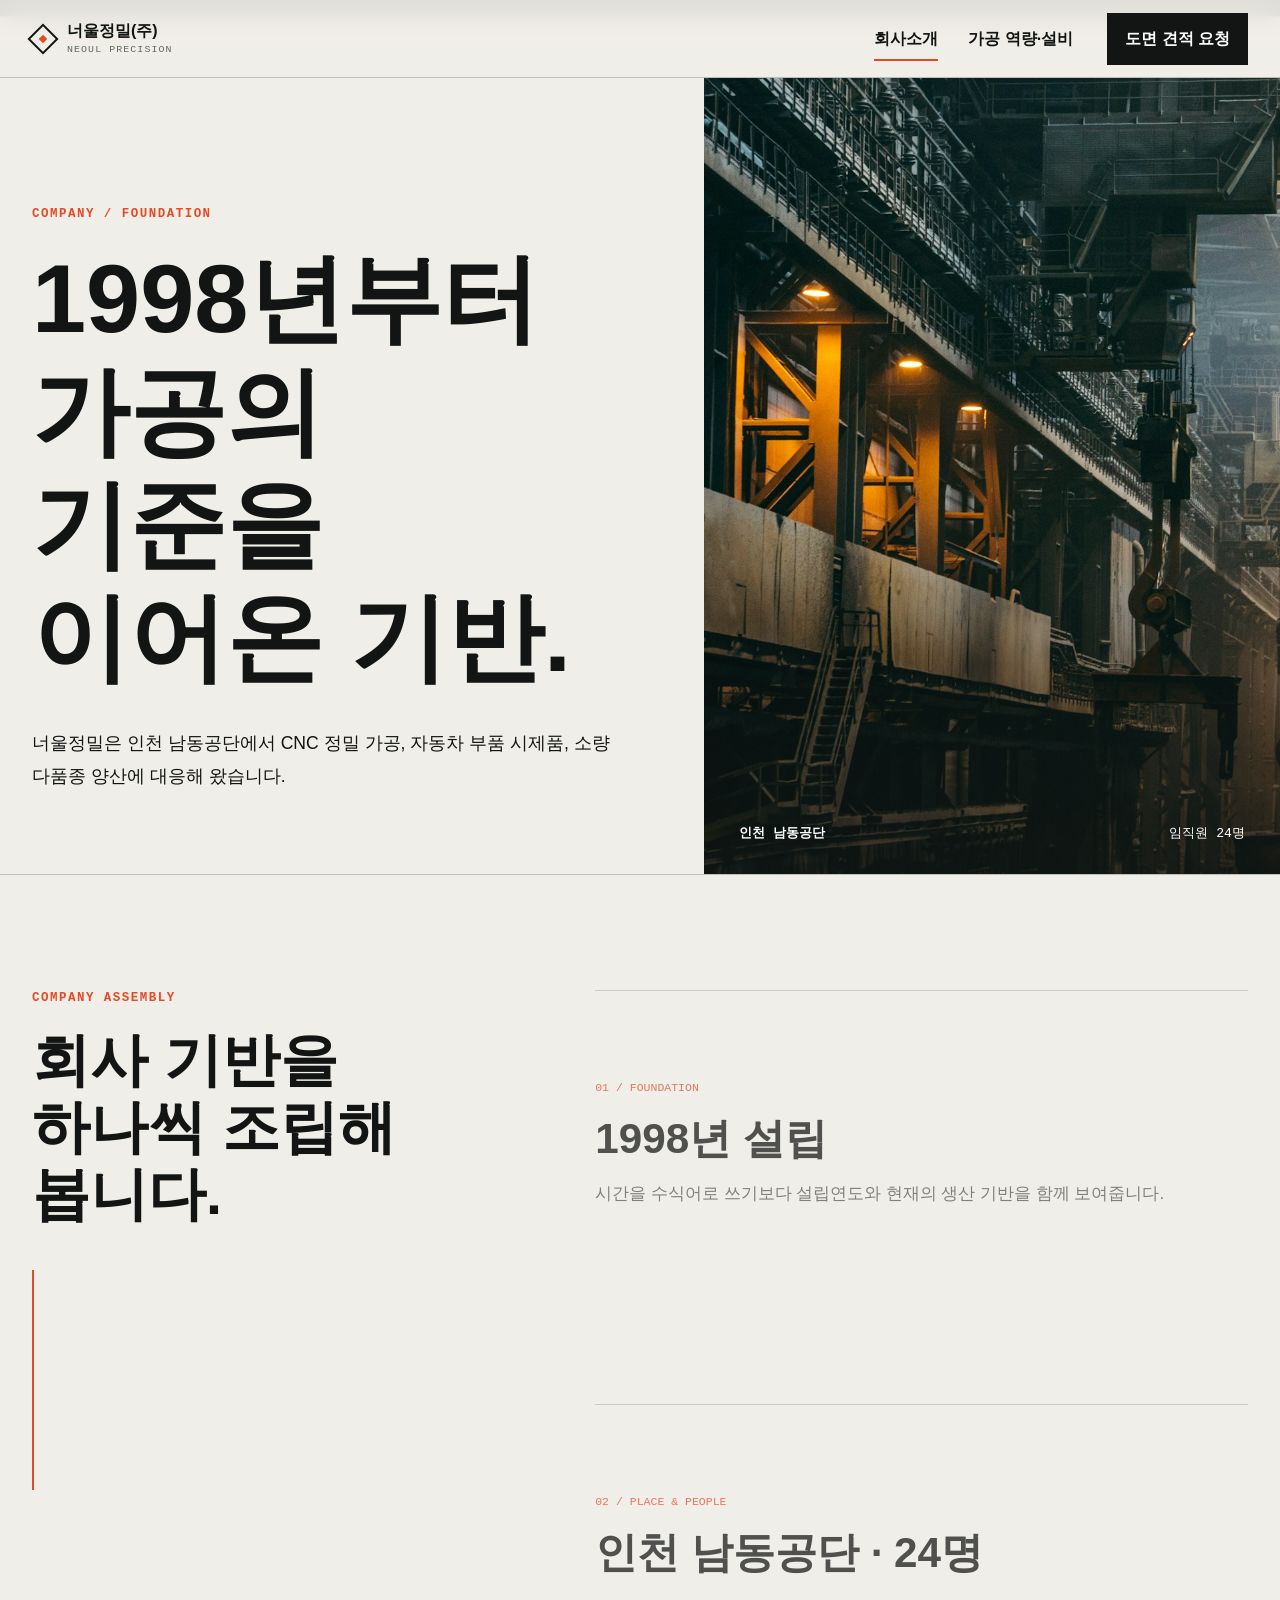
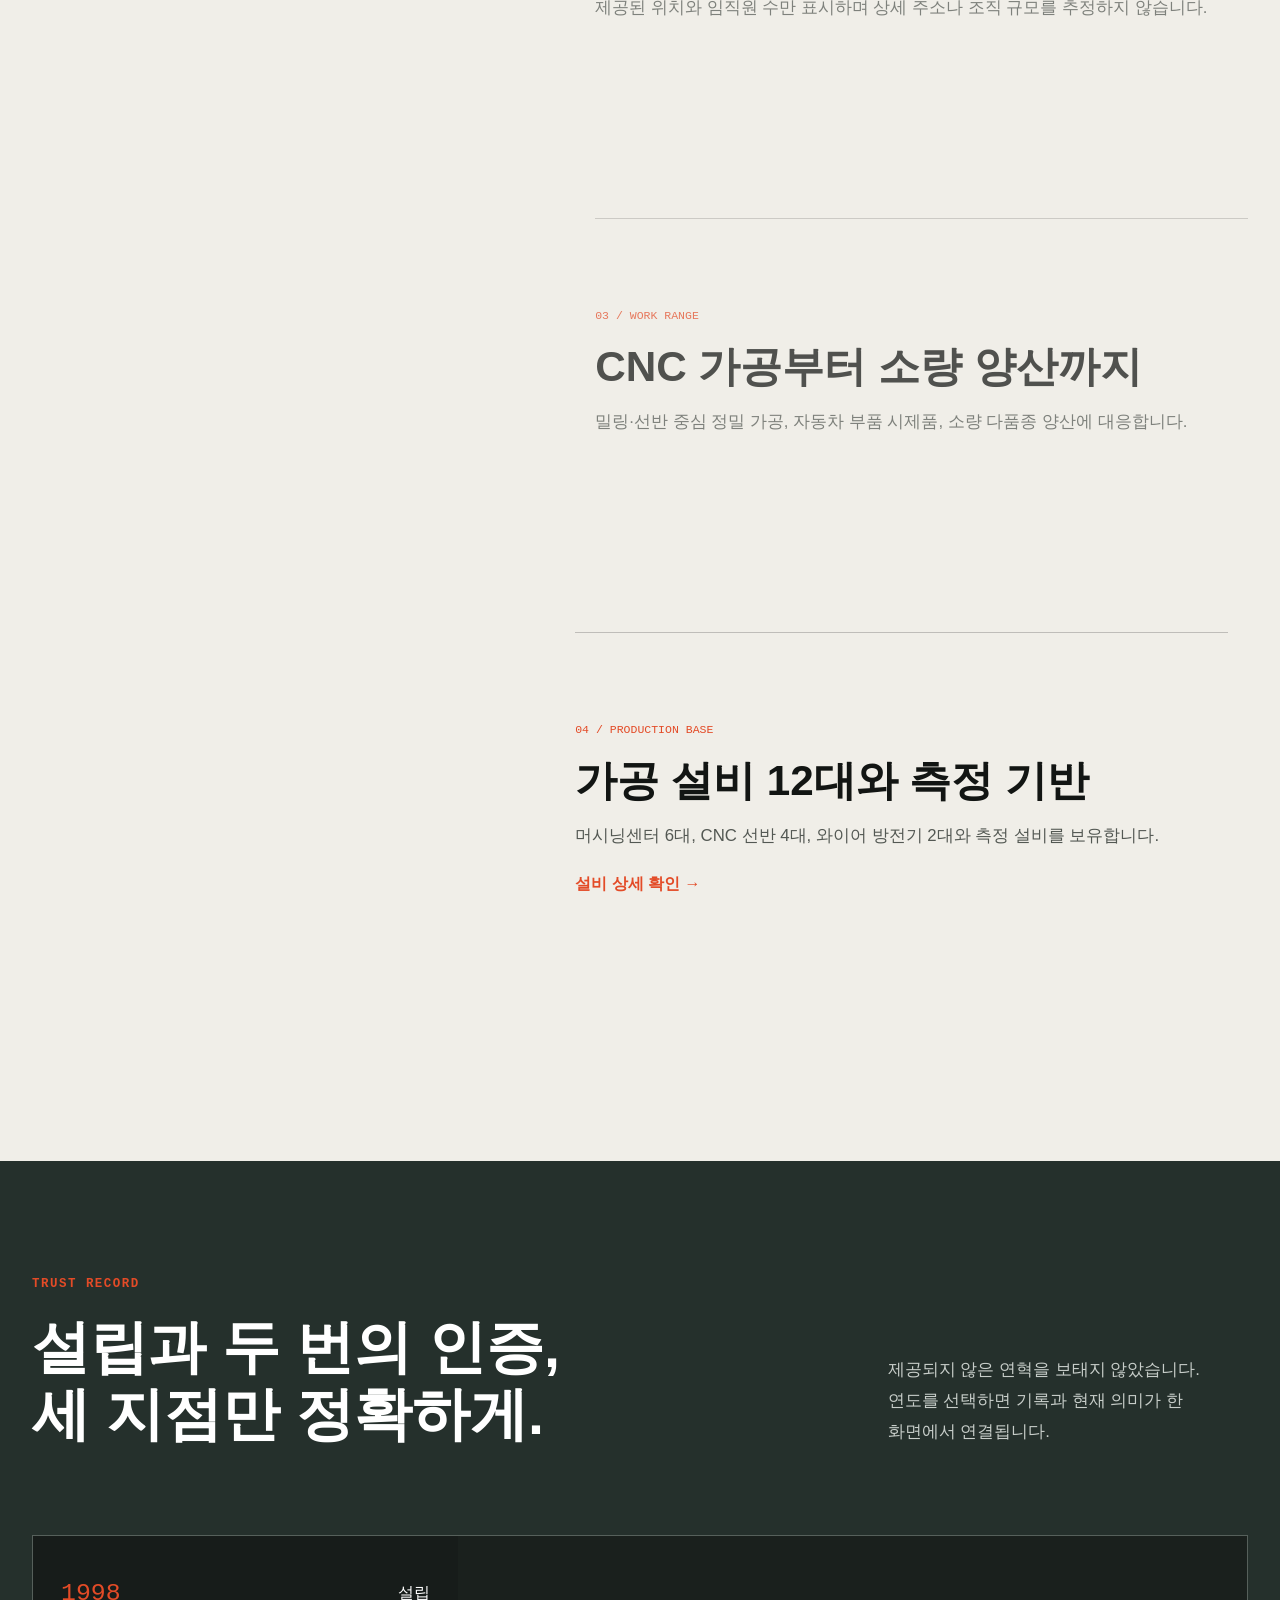
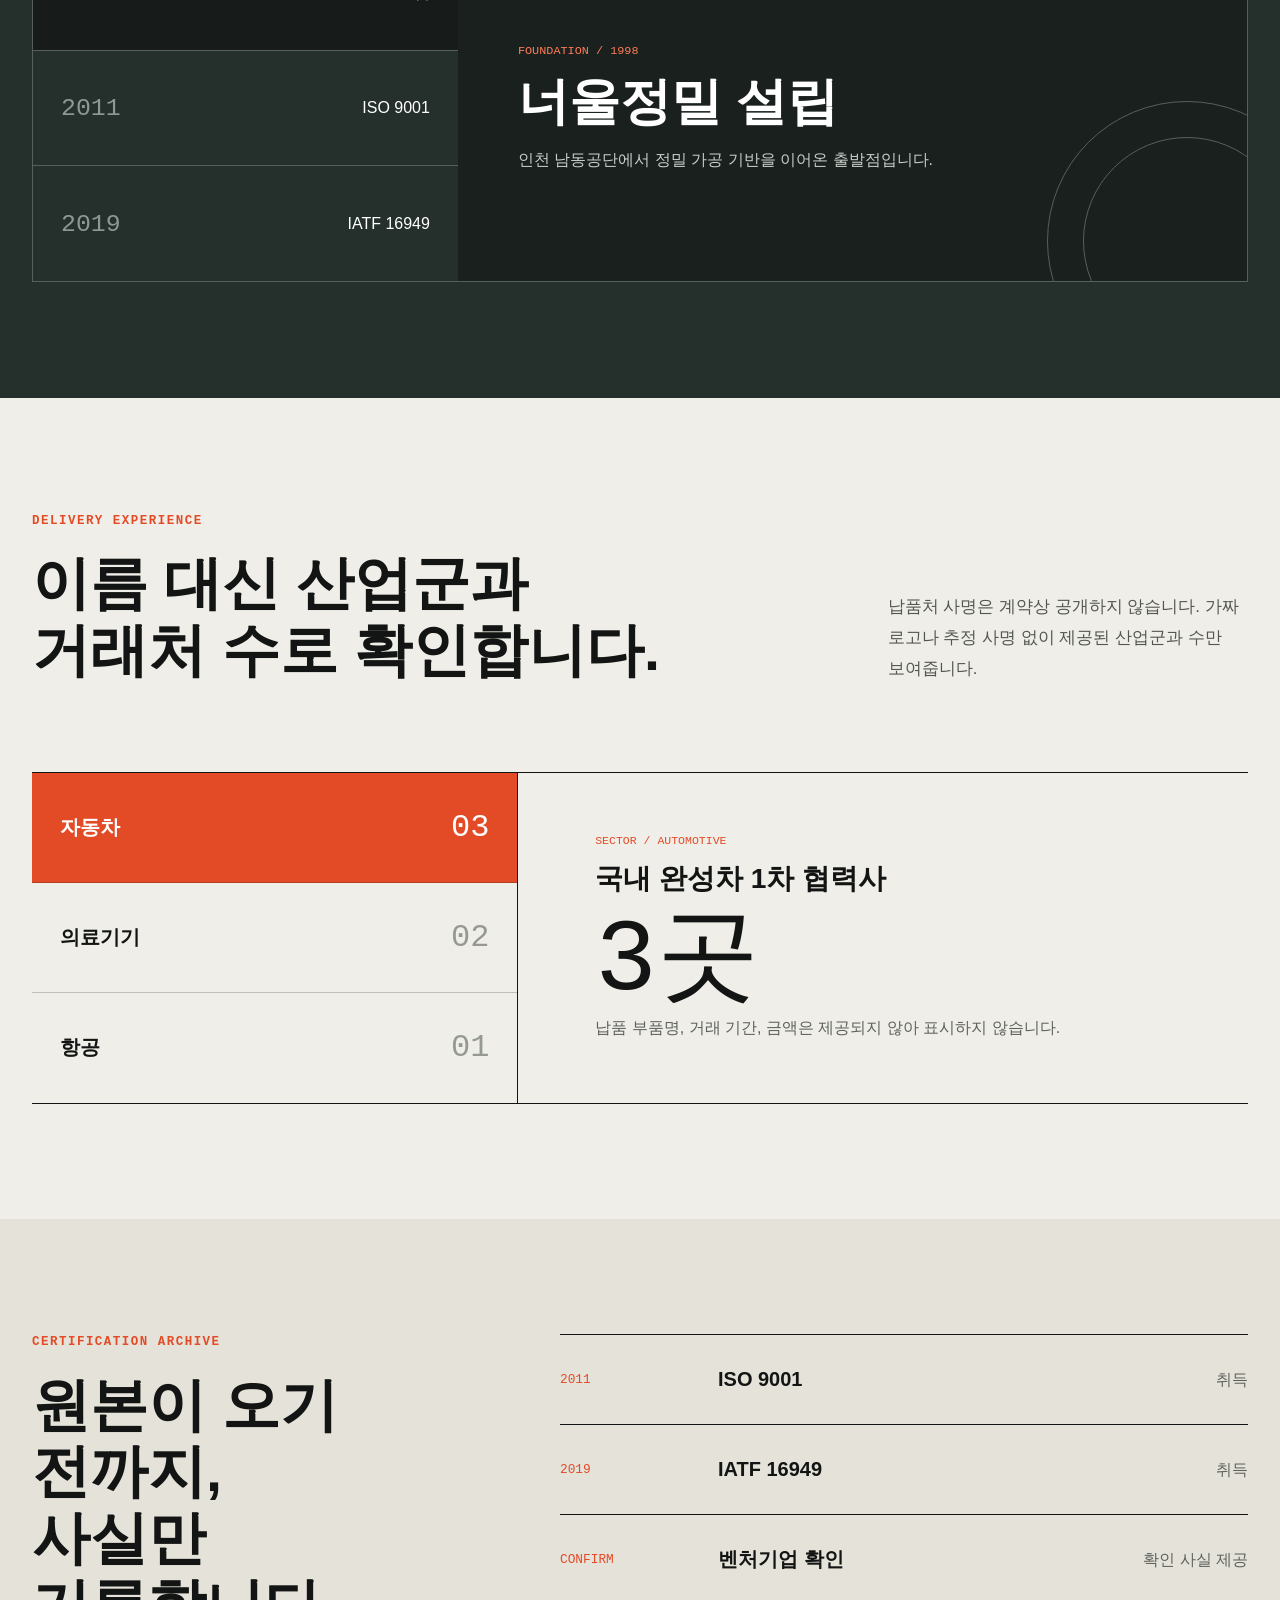
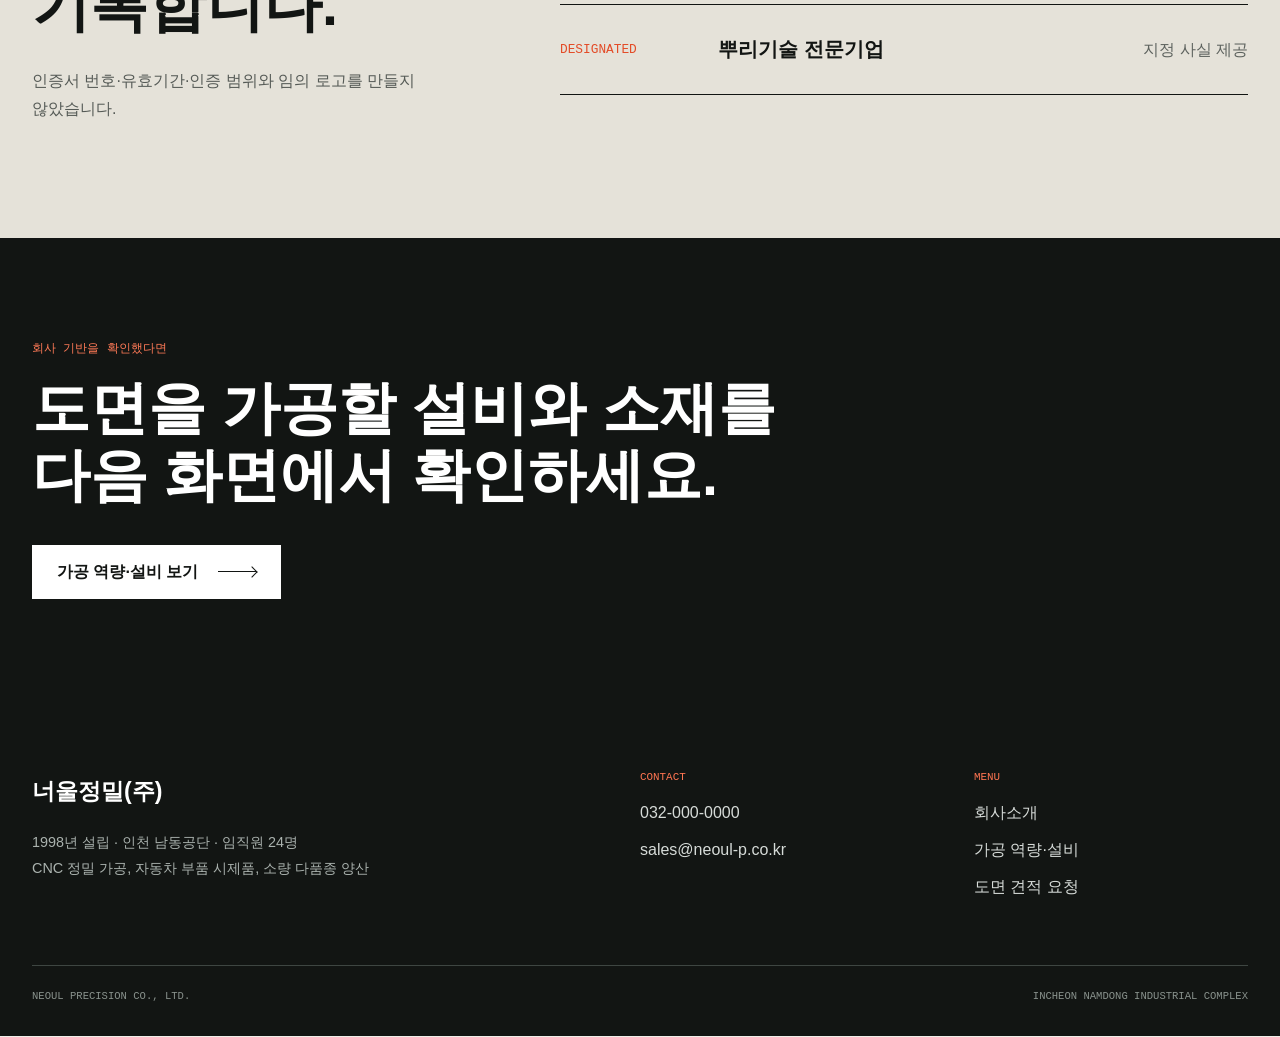
==== about.html @ 4a6a0d40 "Add files via upload" ====
<!doctype html><html lang="ko"><head><meta charset="utf-8"/><meta name="viewport" content="width=device-width,initial-scale=1"/><title>회사소개 | 너울정밀(주)</title><meta name="description" content="1998년 설립, 인천 남동공단, 임직원 24명. 너울정밀의 제조 기반과 인증·납품 경험."/><link rel="icon" href="favicon.svg"/><link rel="stylesheet" href="styles.css"/><script defer src="site.js"></script></head>
<body class="page-about"><a class="skip" href="#main">본문으로 바로가기</a>
<header class="site-header"><div class="nav-shell"><a class="brand" href="index.html" aria-label="너울정밀 홈"><i class="brand-mark" aria-hidden="true"></i><span>너울정밀(주)<small>NEOUL PRECISION</small></span></a><nav class="desktop-nav" aria-label="주요 메뉴"><a class="active" href="about.html">회사소개</a><a href="capabilities.html">가공 역량·설비</a></nav><a class="nav-cta" href="quote.html">도면 견적 요청</a><button class="menu-toggle" aria-expanded="false" aria-controls="mobile-menu"><span>메뉴</span><i aria-hidden="true"></i></button></div></header>
<nav class="mobile-panel" id="mobile-menu" aria-label="모바일 메뉴"><a href="index.html">홈</a><a href="about.html" aria-current="page">회사소개</a><a href="capabilities.html">가공 역량·설비</a><a href="quote.html">도면 견적 요청</a></nav>
<main id="main">
  <section class="about-opening">
    <div class="about-opening-copy"><p class="eyebrow">COMPANY / FOUNDATION</p><h1><span>1998년부터</span><span>가공의 기준을</span><span>이어온 기반.</span></h1><p>너울정밀은 인천 남동공단에서 CNC 정밀 가공, 자동차 부품 시제품, 소량 다품종 양산에 대응해 왔습니다.</p></div>
    <figure class="about-opening-media"><img src="assets/factory.jpg" alt="금속 산업 시설 내부 전경"/><figcaption><b>인천 남동공단</b><span>임직원 24명</span></figcaption><div class="factory-shutter" aria-hidden="true"></div></figure>
  </section>

  <section class="company-story section" aria-labelledby="story-title">
    <div class="wrap story-grid">
      <div class="story-sticky"><p class="eyebrow">COMPANY ASSEMBLY</p><h2 id="story-title">회사 기반을<br/>하나씩 조립해 봅니다.</h2><div class="story-meter" aria-hidden="true"><i></i></div></div>
      <div class="story-steps" data-story>
        <article data-story-step="0" tabindex="0"><span>01 / FOUNDATION</span><h3>1998년 설립</h3><p>시간을 수식어로 쓰기보다 설립연도와 현재의 생산 기반을 함께 보여줍니다.</p></article>
        <article data-story-step="1" tabindex="0"><span>02 / PLACE & PEOPLE</span><h3>인천 남동공단 · 24명</h3><p>제공된 위치와 임직원 수만 표시하며 상세 주소나 조직 규모를 추정하지 않습니다.</p></article>
        <article data-story-step="2" tabindex="0"><span>03 / WORK RANGE</span><h3>CNC 가공부터 소량 양산까지</h3><p>밀링·선반 중심 정밀 가공, 자동차 부품 시제품, 소량 다품종 양산에 대응합니다.</p></article>
        <article data-story-step="3" tabindex="0"><span>04 / PRODUCTION BASE</span><h3>가공 설비 12대와 측정 기반</h3><p>머시닝센터 6대, CNC 선반 4대, 와이어 방전기 2대와 측정 설비를 보유합니다.</p><a href="capabilities.html#equipment">설비 상세 확인 →</a></article>
      </div>
    </div>
  </section>

  <section class="history-console section dark" aria-labelledby="history-title">
    <div class="wrap"><header class="split-head"><div><p class="eyebrow">TRUST RECORD</p><h2 id="history-title">설립과 두 번의 인증,<br/>세 지점만 정확하게.</h2></div><p>제공되지 않은 연혁을 보태지 않았습니다. 연도를 선택하면 기록과 현재 의미가 한 화면에서 연결됩니다.</p></header>
      <div class="history-interface"><div class="history-years" role="tablist" aria-label="연혁 선택"><button class="active" role="tab" aria-selected="true" data-history="0"><b>1998</b><span>설립</span></button><button role="tab" aria-selected="false" data-history="1"><b>2011</b><span>ISO 9001</span></button><button role="tab" aria-selected="false" data-history="2"><b>2019</b><span>IATF 16949</span></button></div><article class="history-panel" aria-live="polite"><span>FOUNDATION / 1998</span><h3>너울정밀 설립</h3><p>인천 남동공단에서 정밀 가공 기반을 이어온 출발점입니다.</p><i aria-hidden="true"></i></article></div>
    </div>
  </section>

  <section class="industry-field section" aria-labelledby="industry-title"><div class="wrap"><header class="split-head"><div><p class="eyebrow">DELIVERY EXPERIENCE</p><h2 id="industry-title">이름 대신 산업군과<br/>거래처 수로 확인합니다.</h2></div><p>납품처 사명은 계약상 공개하지 않습니다. 가짜 로고나 추정 사명 없이 제공된 산업군과 수만 보여줍니다.</p></header>
    <div class="industry-field-grid"><div class="industry-dial" role="tablist" aria-label="납품 산업군 선택"><button class="active" role="tab" aria-selected="true" data-company-industry="0"><span>자동차</span><b>03</b></button><button role="tab" aria-selected="false" data-company-industry="1"><span>의료기기</span><b>02</b></button><button role="tab" aria-selected="false" data-company-industry="2"><span>항공</span><b>01</b></button></div><article class="industry-readout" aria-live="polite"><span>SECTOR / AUTOMOTIVE</span><h3>국내 완성차 1차 협력사</h3><strong>3곳</strong><p>납품 부품명, 거래 기간, 금액은 제공되지 않아 표시하지 않습니다.</p></article></div>
  </div></section>

  <section class="cert-ledger section" aria-labelledby="cert-title"><div class="wrap"><div class="cert-title-block"><p class="eyebrow">CERTIFICATION ARCHIVE</p><h2 id="cert-title">원본이 오기 전까지,<br/>사실만 기록합니다.</h2><p>인증서 번호·유효기간·인증 범위와 임의 로고를 만들지 않았습니다.</p></div><div class="cert-lines"><div><time>2011</time><b>ISO 9001</b><span>취득</span></div><div><time>2019</time><b>IATF 16949</b><span>취득</span></div><div><time>CONFIRM</time><b>벤처기업 확인</b><span>확인 사실 제공</span></div><div><time>DESIGNATED</time><b>뿌리기술 전문기업</b><span>지정 사실 제공</span></div></div></div></section>

  <section class="next-route"><div class="wrap"><p>회사 기반을 확인했다면</p><h2>도면을 가공할 설비와 소재를<br/>다음 화면에서 확인하세요.</h2><a class="btn draw-btn" href="capabilities.html"><span>가공 역량·설비 보기</span><i aria-hidden="true"></i></a></div></section>
</main>
<footer class="site-footer"><div class="wrap"><div class="footer-grid"><div class="footer-brand">너울정밀(주)<p>1998년 설립 · 인천 남동공단 · 임직원 24명<br/>CNC 정밀 가공, 자동차 부품 시제품, 소량 다품종 양산</p></div><div class="footer-col"><h2>CONTACT</h2><a href="tel:0320000000">032-000-0000</a><a href="mailto:sales@neoul-p.co.kr">sales@neoul-p.co.kr</a></div><div class="footer-col"><h2>MENU</h2><a href="about.html">회사소개</a><a href="capabilities.html">가공 역량·설비</a><a href="quote.html">도면 견적 요청</a></div></div><div class="footer-bottom"><span>NEOUL PRECISION CO., LTD.</span><span>INCHEON NAMDONG INDUSTRIAL COMPLEX</span></div></div></footer>
</body></html>
---- styles.css ----
:root{--paper:#f0eee8;--paper2:#e5e2d9;--ink:#121513;--steel:#25302c;--signal:#e34b27;--line:rgba(18,21,19,.22);--white:#fff;--wrap:min(1240px,calc(100% - 64px));--header:78px;--ease:cubic-bezier(.2,.75,.25,1)}
*{box-sizing:border-box}html{scroll-behavior:smooth}body{margin:0;background:var(--paper);color:var(--ink);font-family:'Segoe UI','Malgun Gothic','Apple SD Gothic Neo',sans-serif;font-size:16px;line-height:1.75;overflow-x:hidden;word-break:keep-all;overflow-wrap:break-word}body::before{content:"";position:fixed;inset:0;pointer-events:none;z-index:99;border:0 solid var(--signal);transition:border-width .28s var(--ease)}body.page-leaving::before{border-width:8px}a{color:inherit;text-decoration:none}button,input,select,textarea{font:inherit;color:inherit}button{cursor:pointer}img{display:block;max-width:100%}.wrap{width:var(--wrap);margin-inline:auto}.skip{position:fixed;left:16px;top:-80px;z-index:200;background:var(--ink);color:white;padding:12px 18px}.skip:focus{top:16px}.section{padding:clamp(88px,9vw,150px) 0;scroll-margin-top:calc(var(--header) + 24px)}.eyebrow,.mono{margin:0 0 20px;color:var(--signal);font:600 .78rem/1.4 Consolas,'Courier New',monospace;letter-spacing:.12em}.dark{background:var(--steel);color:var(--white)}h1,h2,h3,p{margin-top:0}h1,h2,h3{margin-bottom:0;line-height:1.16;letter-spacing:0;font-weight:700}h1{font-size:clamp(3.2rem,7.6vw,7.6rem)}h2{font-size:clamp(2.25rem,4.5vw,4.65rem)}h3{font-size:clamp(1.35rem,2.2vw,2rem)}p{margin-bottom:0}.split-head{display:grid;grid-template-columns:minmax(0,1.15fr) minmax(280px,.55fr);gap:8vw;align-items:end;margin-bottom:clamp(48px,7vw,88px)}.split-head>p{font-size:1.05rem;line-height:1.85;color:#525751}.dark .split-head>p{color:#c7cdc9}.btn{display:inline-flex;align-items:center;justify-content:center;min-height:54px;padding:0 24px;border:1px solid var(--ink);background:var(--ink);color:white;font-weight:700;transition:background .2s,color .2s,transform .2s}.btn:hover,.btn:focus-visible{background:var(--signal);border-color:var(--signal);transform:translateY(-2px)}.btn-light{background:transparent;color:var(--ink)}.draw-btn{gap:20px}.draw-btn i{width:38px;height:1px;background:currentColor;position:relative;transition:width .25s}.draw-btn i::after{content:"";position:absolute;right:0;top:-3px;width:7px;height:7px;border-right:1px solid;border-top:1px solid;transform:rotate(45deg)}.draw-btn:hover i{width:56px}

/* header */
.site-header{position:fixed;inset:0 0 auto;z-index:80;height:var(--header);background:rgba(240,238,232,.92);border-bottom:1px solid var(--line);backdrop-filter:blur(12px)}.nav-shell{width:var(--wrap);height:100%;margin:auto;display:grid;grid-template-columns:1fr auto auto;align-items:center;gap:34px}.brand{display:flex;align-items:center;gap:13px;font-weight:700}.brand span{line-height:1.25}.brand small{display:block;margin-top:3px;font:500 .62rem/1.2 'IBM Plex Mono',monospace;letter-spacing:.11em;color:#626762}.brand-mark{width:22px;height:22px;border:2px solid currentColor;transform:rotate(45deg);position:relative}.brand-mark::after{content:"";position:absolute;width:6px;height:6px;background:var(--signal);left:6px;top:6px}.desktop-nav{display:flex;gap:30px;font-weight:600}.desktop-nav a{position:relative;padding:8px 0}.desktop-nav a::after{content:"";position:absolute;left:0;right:100%;bottom:0;height:2px;background:var(--signal);transition:right .25s}.desktop-nav a:hover::after,.desktop-nav a.active::after{right:0}.nav-cta{background:var(--ink);color:white;padding:12px 18px;font-weight:700}.nav-cta:hover,.nav-cta.active{background:var(--signal)}.menu-toggle{display:none;background:none;border:0;width:48px;height:48px;padding:0;font-size:0}.menu-toggle i,.menu-toggle i::before{display:block;width:28px;height:2px;background:var(--ink);content:"";margin:auto;transition:.2s}.menu-toggle i::before{transform:translateY(8px)}.menu-toggle[aria-expanded=true] i{transform:rotate(45deg)}.menu-toggle[aria-expanded=true] i::before{transform:rotate(-90deg)}.mobile-panel{position:fixed;z-index:70;inset:var(--header) 0 auto;background:var(--ink);color:white;padding:26px max(24px,calc((100vw - 1240px)/2));display:grid;gap:0;transform:translateY(-120%);transition:transform .3s var(--ease)}.mobile-panel.open{transform:none}.mobile-panel a{font-size:1.25rem;padding:14px 0;border-bottom:1px solid #424844}.mobile-panel a:last-child{color:#ff7a57}

/* home hero */
.hero-machine{min-height:100svh;padding-top:var(--header);position:relative;display:grid;grid-template-columns:minmax(0,53%) minmax(0,47%);background:var(--paper);overflow:hidden}.hero-grid{position:absolute;inset:var(--header) 0 0;background-image:linear-gradient(var(--line) 1px,transparent 1px),linear-gradient(90deg,var(--line) 1px,transparent 1px);background-size:64px 64px;opacity:.35}.hero-copy{position:relative;z-index:3;padding:clamp(70px,9vw,132px) clamp(32px,6vw,110px) 120px max(32px,calc((100vw - 1240px)/2));display:flex;flex-direction:column;justify-content:center}.hero-copy h1{margin:0 0 30px}.hero-copy h1>span{display:block}.hero-measure{display:flex!important;align-items:baseline;gap:.16em;color:var(--signal);font-family:'IBM Plex Mono',monospace}.hero-measure b{font:inherit}.hero-measure small{font:600 clamp(1.2rem,2vw,2rem)/1.2 'IBM Plex Sans KR',sans-serif;color:var(--ink)}.hero-lead{max-width:670px;margin-bottom:36px;font-size:1.07rem;line-height:1.9}.hero-visual{position:relative;z-index:2;min-height:calc(100svh - var(--header));overflow:hidden;background:var(--ink)}.hero-mask{position:absolute;inset:0;clip-path:polygon(0 13%,100% 0,100% 100%,0 91%);animation:maskOpen 1.1s var(--ease) both}.hero-mask::after{content:"";position:absolute;inset:0;background:linear-gradient(90deg,rgba(18,21,19,.18),transparent 45%,rgba(18,21,19,.25))}.hero-mask img{width:110%;height:110%;object-fit:cover;object-position:50% 50%;transform:translate(var(--px,0),var(--py,0)) scale(1.04);transition:transform .25s ease-out}.hero-lens{position:absolute;width:170px;height:170px;border:1px solid rgba(255,255,255,.8);border-radius:50%;left:var(--lx,64%);top:var(--ly,45%);transform:translate(-50%,-50%);box-shadow:0 0 0 999px rgba(0,0,0,.12);pointer-events:none;transition:opacity .2s}.tolerance-rail{position:absolute;z-index:2;left:8%;right:8%;top:50%;height:180px;color:white;font:500 .76rem 'IBM Plex Mono',monospace}.jaw{position:absolute;left:0;right:0;height:1px;background:white;animation:jawsIn .9s .35s var(--ease) both}.jaw.top{top:0}.jaw.bottom{bottom:0}.jaw::before,.jaw::after{content:"";position:absolute;width:18px;height:18px;border-color:white}.jaw::before{left:0;border-left:1px solid}.jaw::after{right:0;border-right:1px solid}.jaw.top::before,.jaw.top::after{border-top:1px solid}.jaw.bottom::before,.jaw.bottom::after{border-bottom:1px solid;bottom:0}.target{position:absolute;right:8px;top:50%;transform:translateY(-50%);background:var(--signal);padding:6px 9px}.hero-caption{position:absolute;z-index:3;bottom:32px;left:8%;right:8%;display:flex;justify-content:space-between;color:white;font:500 .68rem 'IBM Plex Mono',monospace;letter-spacing:.08em}.scroll-cue{position:absolute;z-index:5;left:50%;bottom:25px;transform:translateX(-50%);display:flex;align-items:center;gap:14px;font:500 .7rem 'IBM Plex Mono',monospace}.scroll-cue i{width:46px;height:1px;background:currentColor;animation:scan 1.5s infinite}.hero-kicker{animation:typeIn .55s .15s both}.hero-copy h1>span{animation:typeIn .65s both}.hero-copy h1>span:nth-child(1){animation-delay:.22s}.hero-copy h1>span:nth-child(2){animation-delay:.38s}.hero-lead,.hero-copy .btn{animation:typeIn .65s .52s both}
@keyframes maskOpen{from{clip-path:polygon(48% 48%,52% 48%,52% 52%,48% 52%)}to{clip-path:polygon(0 13%,100% 0,100% 100%,0 91%)}}@keyframes jawsIn{from{transform:translateY(var(--start));opacity:0}to{transform:none;opacity:1}}.jaw.top{--start:-100px}.jaw.bottom{--start:100px}@keyframes typeIn{from{opacity:0;transform:translateY(22px)}to{opacity:1;transform:none}}@keyframes scan{0%{transform:scaleX(.2);transform-origin:left}50%{transform:scaleX(1);transform-origin:left}51%{transform-origin:right}100%{transform:scaleX(.2);transform-origin:right}}

/* home scope */
.scope-track{display:grid;grid-template-columns:repeat(3,1fr);position:relative;border-top:1px solid var(--ink);padding-top:50px}.scope-line{position:absolute;left:0;right:0;top:-2px;height:4px}.scope-line i{display:block;width:33.333%;height:4px;background:var(--signal);transition:transform .45s var(--ease)}.scope-node{text-align:left;border:0;background:transparent;padding:0 24px 40px 0;min-height:150px;border-right:1px solid var(--line)}.scope-node:nth-of-type(3){padding-left:24px}.scope-node:nth-of-type(4){padding-left:24px;border-right:0}.scope-node em{display:block;color:var(--signal);font:500 .78rem 'IBM Plex Mono',monospace;margin-bottom:18px}.scope-node strong{display:block;font-size:1.3rem;line-height:1.35}.scope-node span{display:block;color:#686c68;margin-top:9px}.scope-node:not(.active){opacity:.52}.scope-readout{grid-column:1/-1;background:var(--paper2);padding:36px;display:grid;grid-template-columns:150px 1fr 1.2fr auto;gap:30px;align-items:center;min-height:150px}.scope-readout h3{font-size:1.6rem}.scope-readout p{line-height:1.75;color:#4f5550}.scope-readout a{font-weight:700;color:var(--signal)}

/* trust */
.trust-layout{display:grid;grid-template-columns:minmax(0,.85fr) minmax(0,1.15fr);gap:9vw}.trust-intro>p:not(.eyebrow){max-width:560px;margin-top:28px;color:#c7cdc9}.year-rail{position:relative;display:flex;justify-content:space-between;border-bottom:1px solid #5a6460;margin:58px 0 34px}.year-rail button{border:0;background:none;color:#8e9893;padding:0 0 18px;font:500 1rem 'IBM Plex Mono',monospace}.year-rail button.active{color:white}.year-rail i{position:absolute;bottom:-2px;left:0;width:33.333%;height:4px;background:var(--signal);transition:transform .35s var(--ease)}.year-detail{min-height:180px;padding-left:28px;border-left:3px solid var(--signal)}.year-detail span,.archive-top{font:500 .7rem 'IBM Plex Mono',monospace;letter-spacing:.1em;color:#aeb7b3}.year-detail h3{margin:12px 0}.year-detail p{color:#c7cdc9}.trust-archive{background:#1a201d;border:1px solid #4a5550;padding:clamp(28px,4vw,58px)}.archive-top{display:flex;justify-content:space-between;padding-bottom:24px;border-bottom:1px solid #46504c}.trust-archive ol{list-style:none;margin:0;padding:0}.trust-archive li{display:grid;grid-template-columns:1fr auto;gap:18px;padding:22px 0;border-bottom:1px solid #46504c}.trust-archive li b{font-size:1.14rem}.trust-archive li span{color:#aeb7b3}.industry-tabs{display:grid;grid-template-columns:repeat(3,1fr);margin-top:42px}.industry-tabs button{border:0;border-right:1px solid #46504c;background:transparent;color:white;text-align:left;padding:0 20px}.industry-tabs button:first-child{padding-left:0}.industry-tabs button:last-child{border:0}.industry-tabs strong{display:block;font:500 2.7rem/1 'IBM Plex Mono',monospace;color:#8e9893;transition:color .2s}.industry-tabs button.active strong{color:var(--signal)}.industry-tabs span{display:block;margin-top:14px;line-height:1.5}.privacy-note{font-size:.86rem;color:#aeb7b3;margin-top:35px;line-height:1.7}

/* equipment */
.equipment-explorer{display:grid;grid-template-columns:minmax(0,1.15fr) minmax(340px,.85fr);border:1px solid var(--ink);min-height:610px}.equipment-media{position:relative;overflow:hidden;background:#101210}.equipment-media img{width:100%;height:100%;object-fit:cover;transition:opacity .25s,transform .55s var(--ease)}.equipment-media.changing img{opacity:.35;transform:scale(1.04)}.focus-frame{position:absolute;inset:12% 10%;border:1px solid rgba(255,255,255,.65);pointer-events:none}.focus-frame::before,.focus-frame::after{content:"";position:absolute;background:var(--signal)}.focus-frame::before{width:60px;height:3px;left:-1px;top:-1px}.focus-frame::after{height:60px;width:3px;left:-1px;top:-1px}.equipment-media p{position:absolute;left:28px;right:28px;bottom:25px;background:rgba(18,21,19,.86);color:white;padding:20px 24px}.equipment-media p span{display:block;font:500 .68rem 'IBM Plex Mono',monospace;color:#ff8260}.equipment-media p b,.equipment-media p small{display:block}.equipment-media p b{font-size:1.4rem;margin:6px 0}.equipment-media p small{color:#c8cfcb}.equipment-nav{display:flex;flex-direction:column}.equipment-nav button{flex:1;display:grid;grid-template-columns:42px 1fr auto;align-items:center;gap:16px;border:0;border-bottom:1px solid var(--line);background:transparent;text-align:left;padding:18px 26px}.equipment-nav button span,.equipment-nav button em{font:500 .75rem 'IBM Plex Mono',monospace;font-style:normal}.equipment-nav button b{font-size:1.04rem}.equipment-nav button.active{background:var(--steel);color:white}.equipment-nav button.active em{color:#ff7b58}.equipment-nav>a{padding:24px 26px;font-weight:700;color:var(--signal)}

/* quote route */
.quote-route{background:var(--paper2);border-top:1px solid var(--line)}.quote-route-grid{display:grid;grid-template-columns:.65fr 1.35fr;gap:7vw;align-items:center}.quote-route-grid>div:first-child p:last-child{margin-top:26px;max-width:520px;color:#555a56}.drawing-path{grid-row:1/3;grid-column:2}.drawing-path svg{width:100%;height:auto}.drawing-path path{fill:none;stroke:var(--ink);stroke-width:2;stroke-dasharray:900;stroke-dashoffset:900}.drawing-path.is-drawn path{animation:draw 1.2s var(--ease) forwards}.drawing-path circle{fill:var(--signal)}.drawing-path ol{display:grid;grid-template-columns:repeat(3,1fr);gap:20px;list-style:none;padding:0;margin:0}.drawing-path li{border-top:1px solid var(--ink);padding-top:14px}.drawing-path b{font:500 .75rem 'IBM Plex Mono',monospace;color:var(--signal);display:block}.drawing-path span{font-weight:700}.quote-route .btn{justify-self:start}@keyframes draw{to{stroke-dashoffset:0}}

/* about */
.about-opening{padding-top:var(--header);min-height:90svh;display:grid;grid-template-columns:55% 45%;border-bottom:1px solid var(--line)}.about-opening-copy{padding:clamp(90px,10vw,150px) 6vw 80px max(32px,calc((100vw - 1240px)/2));display:flex;flex-direction:column;justify-content:center}.about-opening h1 span,.cap-opening h1 span,.quote-opening h1 span{display:block}.about-opening-copy>p:last-child{font-size:1.1rem;max-width:680px;margin-top:32px;line-height:1.9}.about-opening-media{margin:0;position:relative;overflow:hidden;min-height:650px}.about-opening-media img{width:100%;height:100%;object-fit:cover}.about-opening-media::after{content:"";position:absolute;inset:0;background:linear-gradient(transparent 55%,rgba(18,21,19,.75))}.about-opening-media figcaption{position:absolute;z-index:2;left:35px;right:35px;bottom:32px;color:white;display:flex;justify-content:space-between;font:500 .82rem 'IBM Plex Mono',monospace}.factory-shutter{position:absolute;z-index:3;inset:0;background:var(--steel);animation:shutter 1s .2s var(--ease) forwards}@keyframes shutter{to{transform:translateY(-102%)}}
.story-grid{display:grid;grid-template-columns:.8fr 1.2fr;gap:10vw;align-items:start}.story-sticky{position:sticky;top:calc(var(--header) + 70px)}.story-meter{height:220px;width:2px;background:var(--line);margin-top:42px}.story-meter i{display:block;height:var(--story-progress,25%);background:var(--signal);transition:height .35s}.story-steps article{min-height:46vh;padding:9vh 0;border-top:1px solid var(--line);opacity:.38;transition:opacity .25s,transform .35s}.story-steps article.active{opacity:1;transform:translateX(-20px)}.story-steps article span{font:500 .72rem 'IBM Plex Mono',monospace;color:var(--signal)}.story-steps article h3{font-size:clamp(1.8rem,3.3vw,3.4rem);margin:15px 0}.story-steps article p{max-width:640px;color:#535853;font-size:1.05rem}.story-steps a{display:inline-block;margin-top:20px;color:var(--signal);font-weight:700}
.history-interface{display:grid;grid-template-columns:.7fr 1.3fr;border:1px solid #56605b}.history-years{display:flex;flex-direction:column}.history-years button{flex:1;min-height:115px;border:0;border-bottom:1px solid #56605b;background:transparent;color:white;text-align:left;padding:22px 28px;display:flex;justify-content:space-between;align-items:center}.history-years button:last-child{border:0}.history-years button b{font:500 1.55rem 'IBM Plex Mono',monospace;color:#8e9893}.history-years button.active{background:#171c1a}.history-years button.active b{color:var(--signal)}.history-panel{position:relative;min-height:345px;padding:60px;display:flex;flex-direction:column;justify-content:center;background:#1a201d;overflow:hidden}.history-panel>span{font:500 .74rem 'IBM Plex Mono',monospace;color:#ff7c59}.history-panel h3{font-size:clamp(2rem,4vw,4rem);margin:14px 0}.history-panel p{max-width:600px;color:#c7cdc9}.history-panel i{position:absolute;width:280px;height:280px;border:1px solid #56605b;border-radius:50%;right:-80px;bottom:-100px}.history-panel i::after{content:"";position:absolute;inset:35px;border:1px solid #56605b;border-radius:50%}
.industry-field-grid{display:grid;grid-template-columns:.8fr 1.2fr;border-top:1px solid var(--ink);border-bottom:1px solid var(--ink)}.industry-dial{display:flex;flex-direction:column;border-right:1px solid var(--ink)}.industry-dial button{min-height:110px;border:0;border-bottom:1px solid var(--line);background:transparent;text-align:left;padding:20px 28px;display:flex;justify-content:space-between;align-items:center}.industry-dial button:last-child{border:0}.industry-dial button span{font-size:1.25rem;font-weight:700}.industry-dial button b{font:500 2rem 'IBM Plex Mono',monospace;color:#959994}.industry-dial button.active{background:var(--signal);color:white}.industry-dial button.active b{color:white}.industry-readout{padding:50px clamp(30px,6vw,80px);min-height:330px;display:flex;flex-direction:column;justify-content:center}.industry-readout>span{font:500 .72rem 'IBM Plex Mono',monospace;color:var(--signal)}.industry-readout h3{margin:16px 0}.industry-readout strong{font:500 clamp(4rem,8vw,8rem)/1 'IBM Plex Mono',monospace}.industry-readout p{color:#5d625e;max-width:560px}.cert-ledger{background:var(--paper2)}.cert-ledger .wrap{display:grid;grid-template-columns:.75fr 1.25fr;gap:9vw}.cert-title-block p:last-child{margin-top:28px;color:#555a56}.cert-lines>div{display:grid;grid-template-columns:130px 1fr auto;gap:28px;align-items:center;padding:27px 0;border-top:1px solid var(--ink)}.cert-lines>div:last-child{border-bottom:1px solid var(--ink)}.cert-lines time{font:500 .8rem 'IBM Plex Mono',monospace;color:var(--signal)}.cert-lines b{font-size:1.25rem}.cert-lines span{color:#5d625e}.next-route{padding:clamp(75px,8vw,120px) 0;background:var(--ink);color:white}.next-route p{font:500 .76rem 'IBM Plex Mono',monospace;color:#ff7a57;margin-bottom:18px}.next-route h2{max-width:980px}.next-route .btn{margin-top:36px;background:white;color:var(--ink);border-color:white}.next-route.signal{background:var(--signal)}.next-route.signal p,.next-route.signal>div>span{color:white}.next-route.signal>div>span{display:block;margin-top:20px}.next-route.signal .btn:hover{background:var(--ink);color:white;border-color:var(--ink)}

/* capabilities */
.cap-opening{padding:calc(var(--header) + 80px) max(32px,calc((100vw - 1240px)/2)) 80px;min-height:72svh;display:grid;grid-template-columns:1.2fr .8fr;gap:9vw;align-items:end;border-bottom:1px solid var(--line);background-image:linear-gradient(var(--line) 1px,transparent 1px),linear-gradient(90deg,var(--line) 1px,transparent 1px);background-size:72px 72px}.cap-opening>div>p:last-child{margin-top:32px;max-width:720px}.cap-opening dl{margin:0;border-left:1px solid var(--ink)}.cap-opening dl div{display:flex;justify-content:space-between;align-items:end;padding:22px 0 22px 28px;border-bottom:1px solid var(--ink)}.cap-opening dt{font-weight:600}.cap-opening dd{margin:0;font:500 2.4rem/1 'IBM Plex Mono',monospace}.cap-opening dd small{font-size:.8rem;margin-left:4px}
.scope-console{border:1px solid var(--ink)}.scope-tabs{display:grid;grid-template-columns:repeat(3,1fr);border-bottom:1px solid var(--ink)}.scope-tabs button{border:0;border-right:1px solid var(--ink);background:transparent;min-height:80px;padding:16px 22px;text-align:left;font-weight:700}.scope-tabs button:last-child{border:0}.scope-tabs button span{display:block;font:500 .7rem 'IBM Plex Mono',monospace;color:var(--signal);margin-bottom:6px}.scope-tabs button.active{background:var(--ink);color:white}.scope-screen{min-height:560px;display:grid;grid-template-columns:1.15fr .85fr;position:relative;overflow:hidden}.scope-screen>img{width:100%;height:100%;object-fit:cover;min-height:560px;transition:opacity .2s,transform .45s}.scope-screen.changing>img{opacity:.25;transform:scale(1.04)}.scan-line{position:absolute;left:0;top:0;bottom:0;width:2px;background:var(--signal);box-shadow:0 0 18px var(--signal);animation:scanHorizontal 3s ease-in-out infinite}.scope-screen article{padding:50px;display:flex;flex-direction:column;justify-content:center;background:var(--paper2)}.scope-screen article>span{font:500 .72rem 'IBM Plex Mono',monospace;color:var(--signal)}.scope-screen article h3{margin:15px 0}.scope-screen article p{color:#535853}.scope-screen ul{list-style:none;padding:24px 0 0;margin:24px 0 0;border-top:1px solid var(--ink)}.scope-screen li{padding:8px 0}.scope-screen li::before{content:"—";margin-right:12px;color:var(--signal)}@keyframes scanHorizontal{0%,100%{left:0;opacity:0}10%,90%{opacity:1}50%{left:calc(57% - 2px)}}
.precision-chamber{overflow:hidden}.precision-copy{max-width:900px;margin-bottom:54px}.precision-copy h2 span{color:#ff7653}.precision-copy p:last-child{color:#c4cbc7;max-width:700px;margin-top:26px}.measurement-stage{position:relative;height:min(64vw,680px);min-height:480px;overflow:hidden;background:#101310;outline:none}.measurement-stage img{width:100%;height:100%;object-fit:cover;filter:saturate(.55) contrast(1.1);transform:scale(1.02)}.measurement-stage::after{content:"";position:absolute;inset:0;background:linear-gradient(90deg,rgba(18,21,19,.7),transparent 50%,rgba(18,21,19,.25))}.detail-lens{position:absolute;z-index:2;width:190px;height:190px;border-radius:50%;left:var(--mx,68%);top:var(--my,45%);transform:translate(-50%,-50%);border:1px solid white;box-shadow:0 0 0 999px rgba(10,12,11,.08);pointer-events:none}.measure-axis{position:absolute;z-index:3;inset:0}.measure-axis i{position:absolute;left:50%;top:12%;bottom:12%;width:1px;background:rgba(255,255,255,.6)}.measure-jaw{position:absolute;top:18%;bottom:18%;width:calc(44% - var(--measure-close,0%));border-color:white;transition:width .7s var(--ease)}.measure-jaw.left{left:5%;border-top:1px solid;border-bottom:1px solid;border-left:1px solid}.measure-jaw.right{right:5%;border-top:1px solid;border-bottom:1px solid;border-right:1px solid}.measure-readout{position:absolute;z-index:4;left:7%;bottom:8%;color:white}.measure-readout span{display:block;font:500 .72rem 'IBM Plex Mono',monospace;color:#ff7653}.measure-readout strong{font:500 clamp(3rem,7vw,7rem)/1.05 'IBM Plex Mono',monospace}.measure-readout small{font-size:.22em}.precision-notes{display:grid;grid-template-columns:repeat(4,1fr);border:1px solid #56605b;border-top:0}.precision-notes p{padding:24px;border-right:1px solid #56605b}.precision-notes p:last-child{border:0}.precision-notes b,.precision-notes span{display:block}.precision-notes span{color:#aeb7b3;font-size:.9rem;margin-top:8px}
.matrix-explorer{display:grid;grid-template-columns:1fr 1fr;border:1px solid var(--ink)}.matrix-list button{width:100%;display:grid;grid-template-columns:44px 1fr auto;gap:10px;text-align:left;align-items:center;padding:21px 24px;border:0;border-bottom:1px solid var(--line);background:transparent}.matrix-list button:last-child{border:0}.matrix-list button span,.matrix-list button em{font:500 .76rem 'IBM Plex Mono',monospace;font-style:normal}.matrix-list button small{grid-column:2/-1;color:#666b67}.matrix-list button.active{background:var(--steel);color:white}.matrix-list button.active small{color:#c8cfcb}.matrix-list button.active em{color:#ff7754}.matrix-visual{position:relative;min-height:560px;overflow:hidden;background:#111}.matrix-visual img{width:100%;height:100%;object-fit:cover;transition:opacity .25s,transform .5s}.matrix-visual.changing img{opacity:.3;transform:scale(1.05)}.blueprint-box{position:absolute;inset:10%;border:1px solid rgba(255,255,255,.65)}.matrix-visual article{position:absolute;left:7%;right:7%;bottom:6%;background:rgba(18,21,19,.88);color:white;padding:24px}.matrix-visual article span{font:500 .68rem 'IBM Plex Mono',monospace;color:#ff7653}.matrix-visual article h3{margin:8px 0}.matrix-visual article p{color:#c8cfcb}.material-selector{display:grid;grid-template-columns:.65fr 1.35fr;border-top:1px solid var(--ink);border-bottom:1px solid var(--ink)}.material-keys{display:flex;flex-direction:column;border-right:1px solid var(--ink)}.material-keys button{flex:1;min-height:95px;border:0;border-bottom:1px solid var(--line);background:transparent;padding:18px 24px;display:flex;align-items:center;gap:24px;text-align:left}.material-keys button:last-child{border:0}.material-keys b{font:500 1.4rem 'IBM Plex Mono',monospace;color:#8c918d}.material-keys button.active{background:var(--ink);color:white}.material-keys button.active b{color:#ff7754}.material-surface{position:relative;min-height:430px;padding:55px;overflow:hidden;background:linear-gradient(135deg,#dce1df,#7e8885);display:flex;flex-direction:column;justify-content:end}.material-surface.sus{background:linear-gradient(125deg,#ececec,#777 48%,#d6d6d6)}.material-surface.ti{background:linear-gradient(130deg,#8d8d86,#d0b087 46%,#65696c)}.material-surface.ep{background:linear-gradient(130deg,#171a18,#5e6661)}.material-surface>span{font:500 .74rem 'IBM Plex Mono',monospace;color:var(--signal)}.material-surface h3{font:500 clamp(5rem,11vw,11rem)/.9 'IBM Plex Mono',monospace;color:rgba(255,255,255,.45);position:absolute;right:6%;top:8%}.material-surface p{max-width:600px;position:relative;font-weight:600}.material-surface i{position:absolute;width:320px;height:320px;border:1px solid rgba(255,255,255,.55);border-radius:50%;right:-80px;top:-80px}.material-surface i::after{content:"";position:absolute;inset:32px;border:1px solid rgba(255,255,255,.45);border-radius:50%}

/* quote */
.quote-opening{padding:calc(var(--header) + 78px) max(32px,calc((100vw - 1240px)/2)) 70px;display:grid;grid-template-columns:1.25fr .75fr;gap:8vw;align-items:end;border-bottom:1px solid var(--line)}.quote-opening>div:first-child>p:last-child{margin-top:28px;max-width:700px}.back-link{display:inline-block;margin-bottom:50px;font-weight:700;color:#4f5550}.quote-blueprint{min-height:320px;border:1px solid var(--ink);position:relative;padding:30px;display:flex;flex-direction:column;justify-content:space-between;background-image:linear-gradient(var(--line) 1px,transparent 1px),linear-gradient(90deg,var(--line) 1px,transparent 1px);background-size:32px 32px}.quote-blueprint i{position:absolute;inset:22% 18%;border:2px solid var(--signal);clip-path:polygon(0 0,70% 0,100% 30%,100% 100%,0 100%)}.quote-blueprint span,.quote-blueprint small{font:500 .72rem 'IBM Plex Mono',monospace}.quote-blueprint b{align-self:center;font:500 2rem 'IBM Plex Mono',monospace}.quote-layout{display:grid;grid-template-columns:minmax(0,1.4fr) minmax(300px,.6fr);gap:50px;align-items:start}.form-progress{display:grid;grid-template-columns:auto 1fr auto;align-items:center;margin-bottom:34px}.form-progress>div{display:flex;gap:12px;align-items:center;color:#8a8e8b}.form-progress div.active{color:var(--ink)}.form-progress b{font:500 1rem 'IBM Plex Mono',monospace;color:var(--signal)}.form-progress i{height:1px;background:var(--line);margin:0 18px}.form-grid{display:grid;grid-template-columns:1fr 1fr;gap:26px 24px}.field{min-width:0}.field.full{grid-column:1/-1}.field label{display:flex;justify-content:space-between;gap:14px;font-weight:700;margin-bottom:9px}.field label span{color:var(--signal);font-size:.8rem}.field label em{font-style:normal;color:#777c78;font-size:.8rem}.field input,.field select,.field textarea{width:100%;border:1px solid #90958f;background:#f9f8f4;padding:13px 14px;min-height:52px;border-radius:0}.field textarea{min-height:145px;resize:vertical}.field input:focus,.field select:focus,.field textarea:focus{outline:2px solid var(--signal);outline-offset:1px}.field [aria-invalid=true]{border-color:#b42b19}.error{display:block;min-height:21px;color:#a82a18;font-size:.82rem;margin-top:4px}.dropzone{border:1px dashed #666c67;min-height:260px;padding:34px;display:flex;flex-direction:column;justify-content:center;align-items:center;text-align:center;background:#e7e4dc;position:relative;transition:border-color .2s,background .2s}.dropzone.drag{background:#f3d7cf;border-color:var(--signal)}.dropzone input{position:absolute;opacity:0;width:1px;height:1px;pointer-events:none}.dropzone>strong{font-size:1.2rem;margin-top:18px}.dropzone>p{font-size:.86rem;color:#606560;max-width:570px;margin:8px 0 18px}.file-orbit{width:72px;height:72px;border:1px solid var(--ink);transform:rotate(45deg);display:grid;place-items:center;position:relative}.file-orbit b{transform:rotate(-45deg);font:500 .72rem 'IBM Plex Mono',monospace}.file-orbit i{position:absolute;inset:9px;border:1px solid var(--signal);animation:orbit 3s linear infinite}.file-pick{background:var(--ink);color:white;border:0;padding:10px 20px;font-weight:700}.file-list{margin-top:12px}.file-item{display:grid;grid-template-columns:1fr auto auto;gap:18px;align-items:center;padding:12px 0;border-bottom:1px solid var(--line)}.file-item button{background:none;border:0;color:#a82a18;font-weight:700}.agreement label{display:flex;align-items:flex-start;justify-content:flex-start;font-weight:500;line-height:1.65}.agreement input{width:auto;min-height:auto;margin-top:6px;accent-color:var(--signal)}.form-actions{display:flex;gap:12px;margin-top:28px}.review{display:none;border-top:4px solid var(--signal);padding-top:32px}.review.active{display:block}.form-step.hidden{display:none}.review>p:nth-of-type(2){margin-top:18px;color:#555a56}.review-table{margin:32px 0;border-top:1px solid var(--ink)}.review-row{display:grid;grid-template-columns:190px 1fr;border-bottom:1px solid var(--line);padding:14px 0}.review-row dt{font-weight:700}.review-row dd{margin:0;white-space:pre-line}.notice-box{padding:20px;background:var(--paper2)}.notice-box b,.notice-box span{display:block}.notice-box span{margin-top:5px;color:#555a56}.quote-aside{position:sticky;top:calc(var(--header) + 30px);border-top:1px solid var(--ink)}.quote-aside>div{padding:24px 0;border-bottom:1px solid var(--line)}.quote-aside .reply strong{display:block;font:500 clamp(3rem,5vw,5rem)/1 'IBM Plex Mono',monospace;color:var(--signal);margin:8px 0}.quote-aside .reply>span{font:500 .72rem 'IBM Plex Mono',monospace}.aside-line b,.aside-line a{display:block}.aside-line a{color:var(--signal);margin-top:8px}.aside-line p{color:#555a56;margin-top:8px}@keyframes orbit{to{transform:rotate(360deg)}}

/* footer */
.site-footer{padding:70px 0 34px;background:#121513;color:white}.footer-grid{display:grid;grid-template-columns:1.4fr .7fr .7fr;gap:60px}.footer-brand{font-size:1.45rem;font-weight:700}.footer-brand p{font-size:.9rem;font-weight:400;color:#aab2ae;margin-top:18px;line-height:1.8}.footer-col h2{font:500 .68rem 'IBM Plex Mono',monospace;color:#ff7552;margin-bottom:16px}.footer-col a{display:block;margin:9px 0;color:#d6dbd8}.footer-bottom{display:flex;justify-content:space-between;border-top:1px solid #3e4642;margin-top:55px;padding-top:24px;font:500 .66rem 'IBM Plex Mono',monospace;color:#89928d}

@media(max-width:1024px){:root{--wrap:min(100% - 40px,920px)}.hero-machine{grid-template-columns:1fr;min-height:auto}.hero-copy{min-height:680px;padding-left:max(24px,calc((100vw - 920px)/2));padding-right:max(24px,calc((100vw - 920px)/2))}.hero-visual{min-height:620px}.scroll-cue{display:none}.trust-layout,.story-grid,.cert-ledger .wrap{gap:6vw}.equipment-explorer{grid-template-columns:1fr}.equipment-media{min-height:520px}.equipment-nav button{min-height:78px}.quote-route-grid{grid-template-columns:1fr}.drawing-path{grid-column:1;grid-row:auto}.about-opening{grid-template-columns:1fr}.about-opening-copy{min-height:600px;padding-left:max(24px,calc((100vw - 920px)/2));padding-right:max(24px,calc((100vw - 920px)/2))}.about-opening-media{min-height:560px}.cap-opening,.quote-opening{grid-template-columns:1fr}.cap-opening dl{display:grid;grid-template-columns:repeat(3,1fr);border:1px solid var(--ink)}.cap-opening dl div{display:block;border-bottom:0;border-right:1px solid var(--ink);padding:20px}.quote-blueprint{min-height:240px}.quote-layout{grid-template-columns:1fr}.quote-aside{position:static;display:grid;grid-template-columns:1fr 1fr;gap:0 28px;border-bottom:1px solid var(--ink)}.precision-notes{grid-template-columns:1fr 1fr}.precision-notes p:nth-child(2){border-right:0}.precision-notes p:nth-child(-n+2){border-bottom:1px solid #56605b}}

@media(max-width:768px){:root{--wrap:calc(100% - 32px);--header:68px}.section{padding:76px 0}.desktop-nav{display:none}.nav-shell{grid-template-columns:1fr auto auto;gap:10px}.brand small{display:none}.nav-cta{font-size:.82rem;padding:10px 12px}.menu-toggle{display:block}.split-head{grid-template-columns:1fr;gap:22px;margin-bottom:42px}.split-head br{display:none}h1{font-size:clamp(2.8rem,12vw,5rem)}h2{font-size:clamp(2rem,8.5vw,3.4rem)}.hero-copy{min-height:620px;padding:76px 20px 70px}.hero-measure{display:block!important}.hero-measure small{display:block;margin-top:8px}.hero-visual{min-height:520px}.hero-caption{font-size:.58rem;gap:8px}.hero-lens,.detail-lens{display:none}.tolerance-rail{height:130px}.scope-track{grid-template-columns:1fr;padding-top:20px}.scope-line{display:none}.scope-node{padding:18px 0!important;min-height:0;border-right:0;border-bottom:1px solid var(--line);display:grid;grid-template-columns:42px 1fr}.scope-node span{grid-column:2}.scope-readout{grid-template-columns:1fr;gap:12px;padding:26px}.trust-layout{grid-template-columns:1fr}.industry-tabs{gap:0}.industry-tabs button{padding:0 12px}.industry-tabs button strong{font-size:2rem}.equipment-media{min-height:420px}.equipment-explorer{min-height:0}.equipment-nav button{grid-template-columns:34px 1fr auto;padding:16px}.drawing-path ol{gap:8px}.drawing-path li{font-size:.85rem}.about-opening-media{min-height:460px}.story-grid{grid-template-columns:1fr}.story-sticky{position:static}.story-meter{height:3px;width:100%;margin:28px 0 15px}.story-meter i{width:var(--story-progress,25%);height:3px;transition:width .35s}.story-steps article{min-height:0;padding:52px 0}.story-steps article.active{transform:none}.history-interface,.industry-field-grid,.cert-ledger .wrap{grid-template-columns:1fr}.history-years{flex-direction:row;border-bottom:1px solid #56605b}.history-years button{min-height:85px;display:block;padding:14px}.history-years button span{display:block;font-size:.75rem}.history-panel{min-height:300px;padding:32px}.industry-dial{border-right:0;border-bottom:1px solid var(--ink);flex-direction:row}.industry-dial button{flex:1;min-height:90px;border-right:1px solid var(--line);border-bottom:0;display:block;text-align:center;padding:12px}.industry-dial button span{font-size:.95rem;display:block}.industry-readout{padding:38px 24px}.cert-lines>div{grid-template-columns:100px 1fr}.cert-lines span{grid-column:2}.cap-opening{padding-top:calc(var(--header) + 60px);padding-left:16px;padding-right:16px}.cap-opening dl{grid-template-columns:1fr}.cap-opening dl div{display:flex;border-right:0;border-bottom:1px solid var(--ink)}.scope-tabs{grid-template-columns:1fr}.scope-tabs button{min-height:64px;border-right:0;border-bottom:1px solid var(--ink)}.scope-screen{grid-template-columns:1fr;min-height:0}.scope-screen>img{min-height:400px}.scope-screen article{padding:30px}.measurement-stage{height:520px;min-height:0}.measure-readout strong{font-size:3.2rem}.precision-notes{grid-template-columns:1fr}.precision-notes p{border-right:0;border-bottom:1px solid #56605b!important}.matrix-explorer,.material-selector{grid-template-columns:1fr}.matrix-visual{min-height:460px}.material-keys{display:grid;grid-template-columns:1fr 1fr;border-right:0;border-bottom:1px solid var(--ink)}.material-keys button{min-height:78px;border-right:1px solid var(--line)}.material-surface{min-height:370px;padding:30px}.quote-opening{padding-left:16px;padding-right:16px}.quote-blueprint{display:none}.quote-layout{width:calc(100% - 32px)}.form-grid{grid-template-columns:1fr}.field.full{grid-column:1}.dropzone{min-height:230px;padding:24px 16px}.quote-aside{grid-template-columns:1fr}.review-row{grid-template-columns:1fr;gap:5px}.form-actions{flex-direction:column}.footer-grid{grid-template-columns:1fr;gap:35px}.footer-bottom{display:grid;gap:8px}}

@media(max-width:430px){body{font-size:16px;line-height:1.72}.brand{font-size:.95rem}.brand-mark{width:19px;height:19px}.nav-cta{font-size:.74rem;padding:8px}.nav-shell{width:calc(100% - 24px)}.hero-copy{padding-left:16px;padding-right:16px}.hero-copy h1{font-size:3.15rem}.hero-lead{font-size:1rem}.hero-visual{min-height:460px}.hero-caption{left:16px;right:16px;flex-wrap:wrap}.hero-mask{clip-path:polygon(0 8%,100% 0,100% 100%,0 94%)}.trust-archive{padding:24px 18px}.trust-archive li{grid-template-columns:1fr}.industry-tabs span{font-size:.82rem}.equipment-media{min-height:360px}.equipment-media p{left:14px;right:14px}.about-opening-copy{padding-left:16px;padding-right:16px;min-height:540px}.about-opening h1{font-size:3.15rem}.about-opening-media{min-height:380px}.about-opening-media figcaption{left:18px;right:18px}.cap-opening h1,.quote-opening h1{font-size:3rem}.measurement-stage{height:430px}.measure-jaw{width:calc(42% - var(--measure-close,0%))}.matrix-list button{padding:17px 14px}.matrix-visual{min-height:390px}.matrix-visual article{left:14px;right:14px}.material-keys button{padding:14px;gap:10px}.quote-opening{padding-bottom:45px}.quote-opening .back-link{margin-bottom:35px}.file-item{grid-template-columns:1fr auto}.file-item span{grid-row:2}.footer-bottom{font-size:.6rem}}

@media(prefers-reduced-motion:reduce){html{scroll-behavior:auto}*,*::before,*::after{animation:none!important;transition:none!important}.hero-mask{clip-path:polygon(0 13%,100% 0,100% 100%,0 91%)}.drawing-path path{stroke-dashoffset:0}.factory-shutter{display:none}.story-steps article{opacity:1}}

.story-steps article:not(.active){opacity:.72}
@media(prefers-reduced-motion:reduce){.story-steps article:not(.active){opacity:1}}
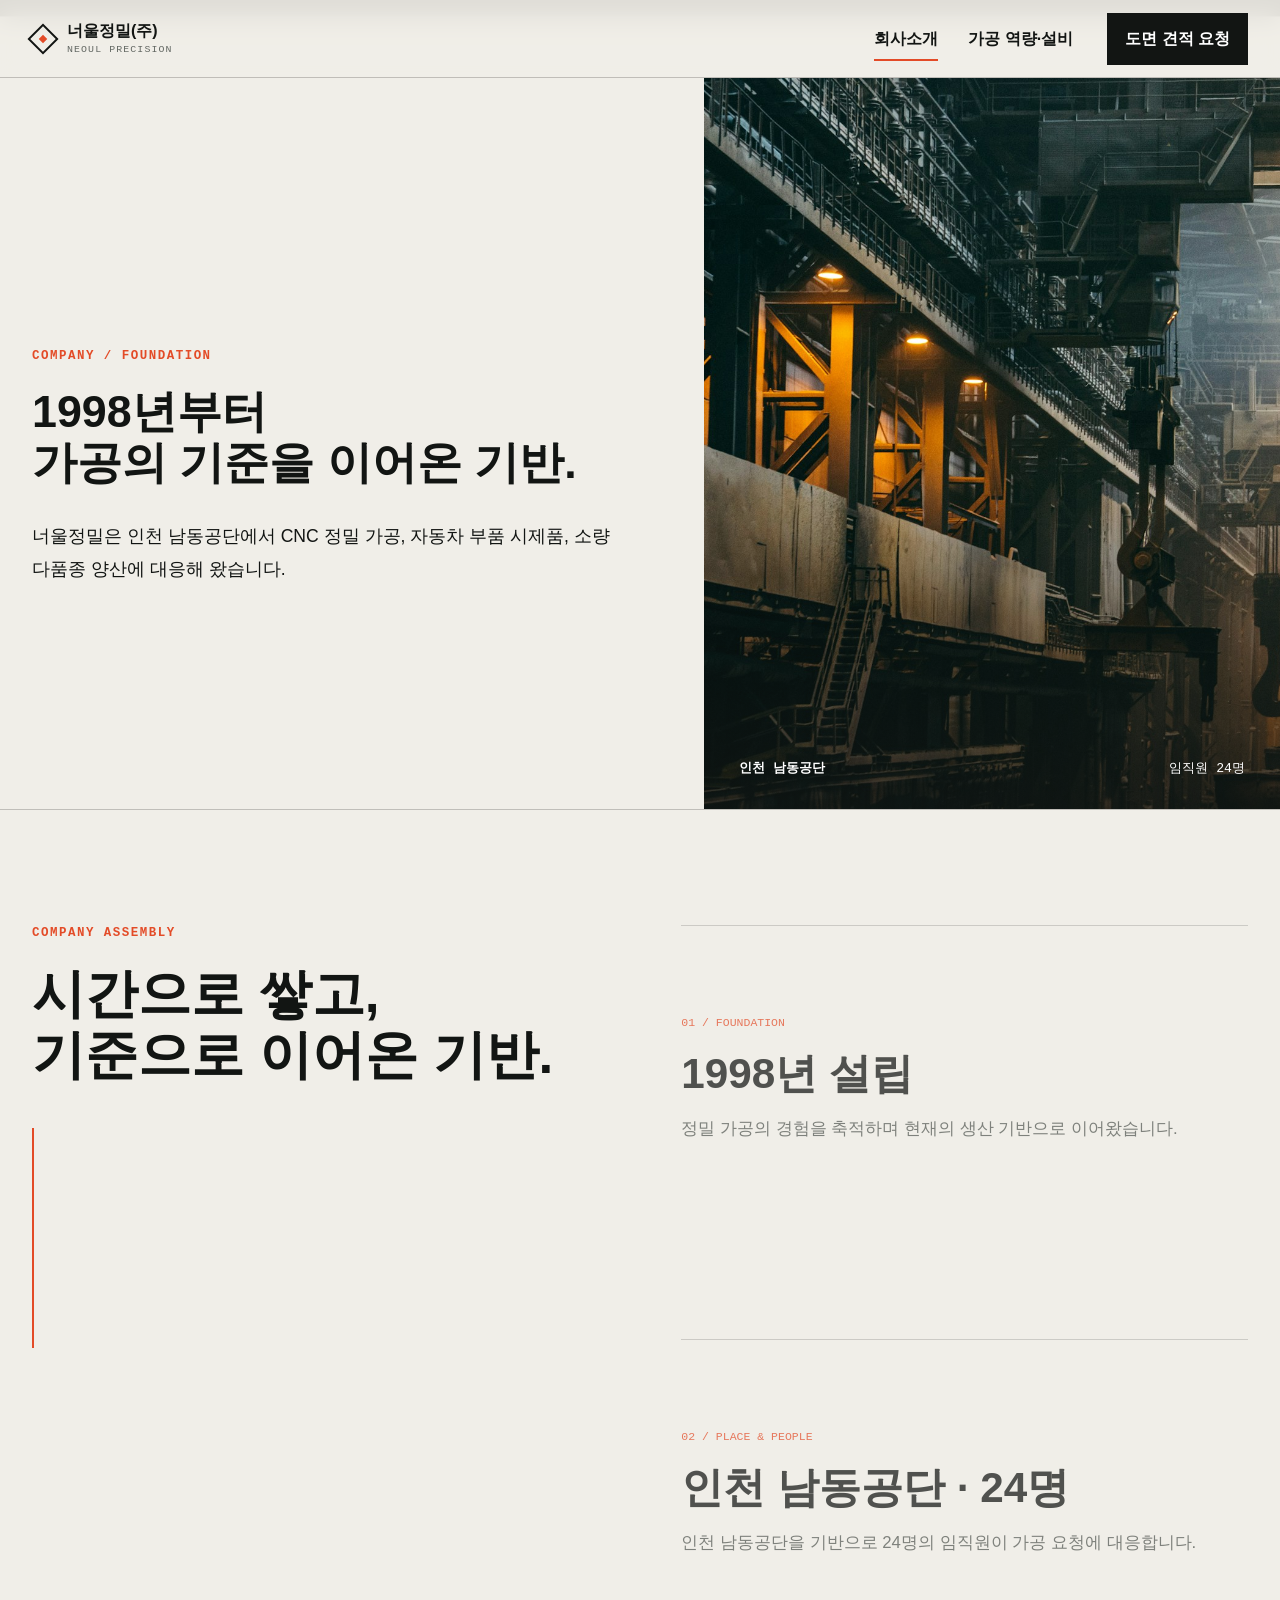
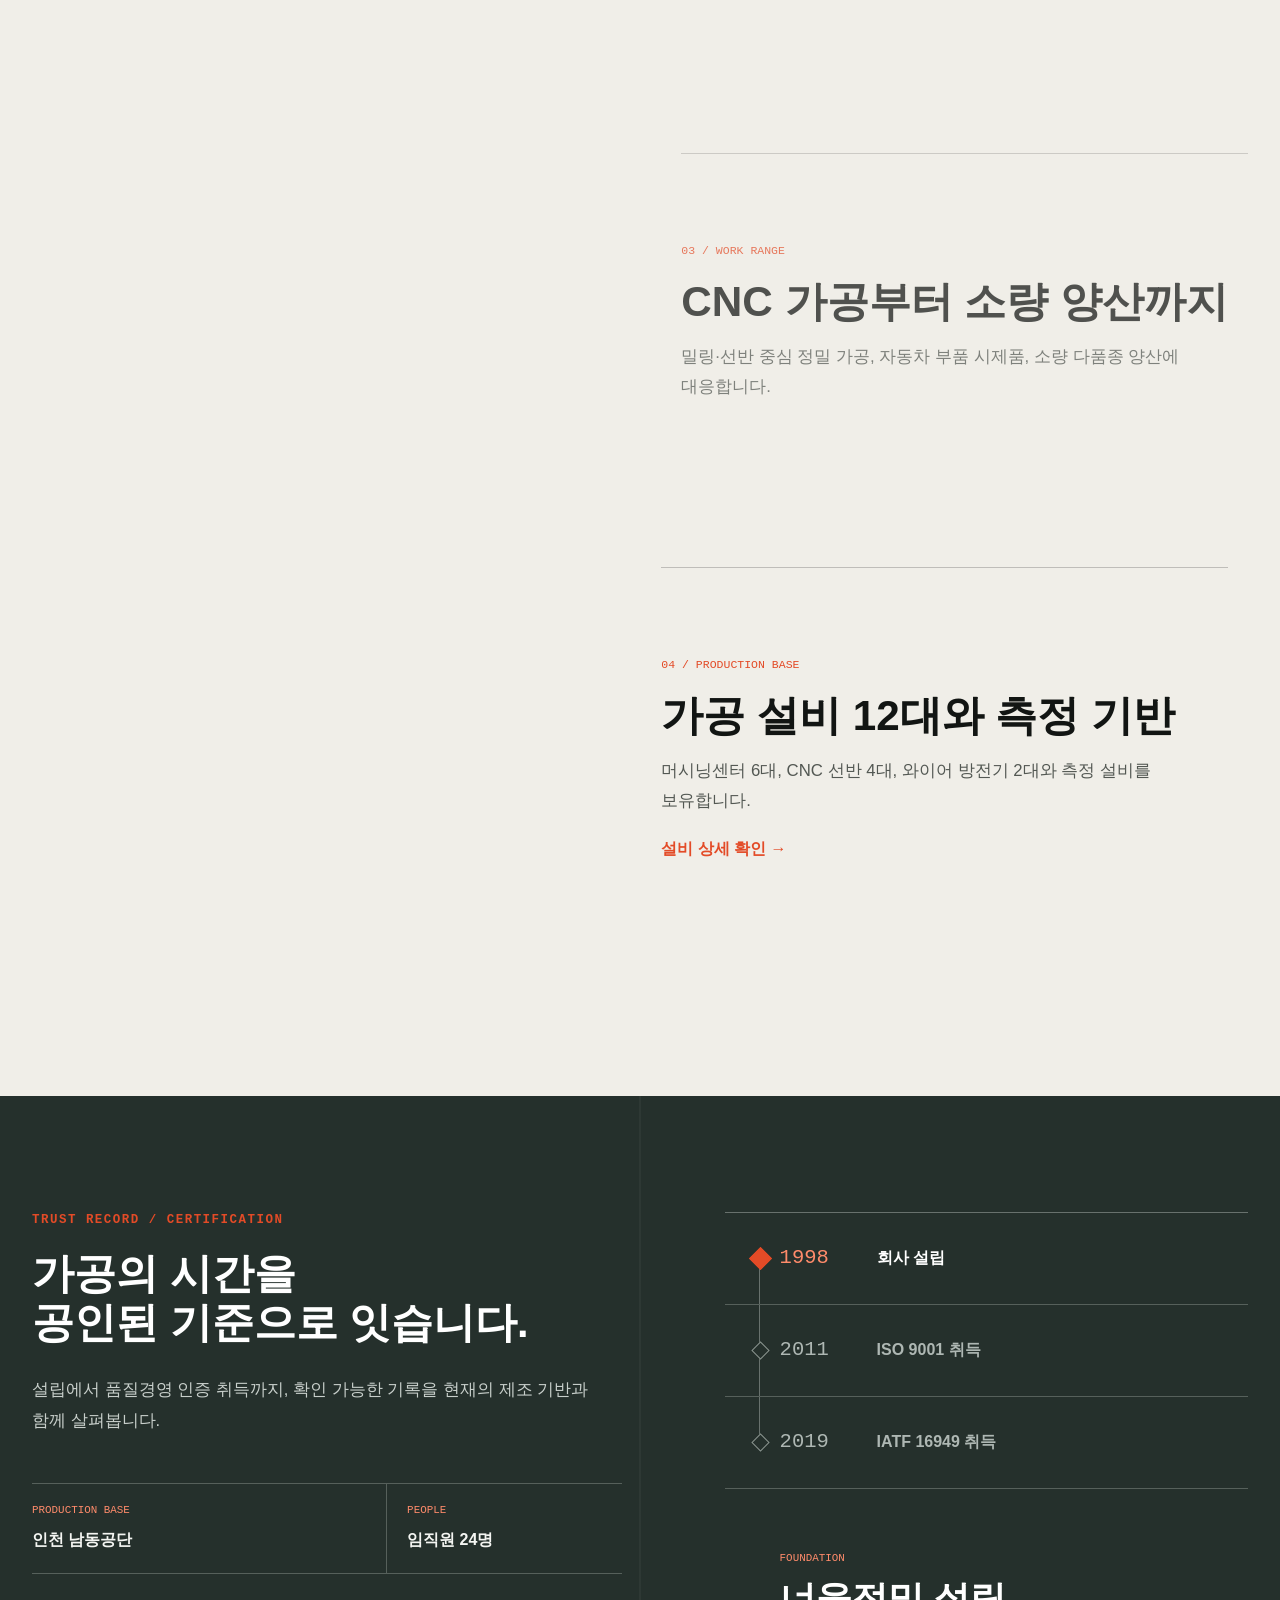
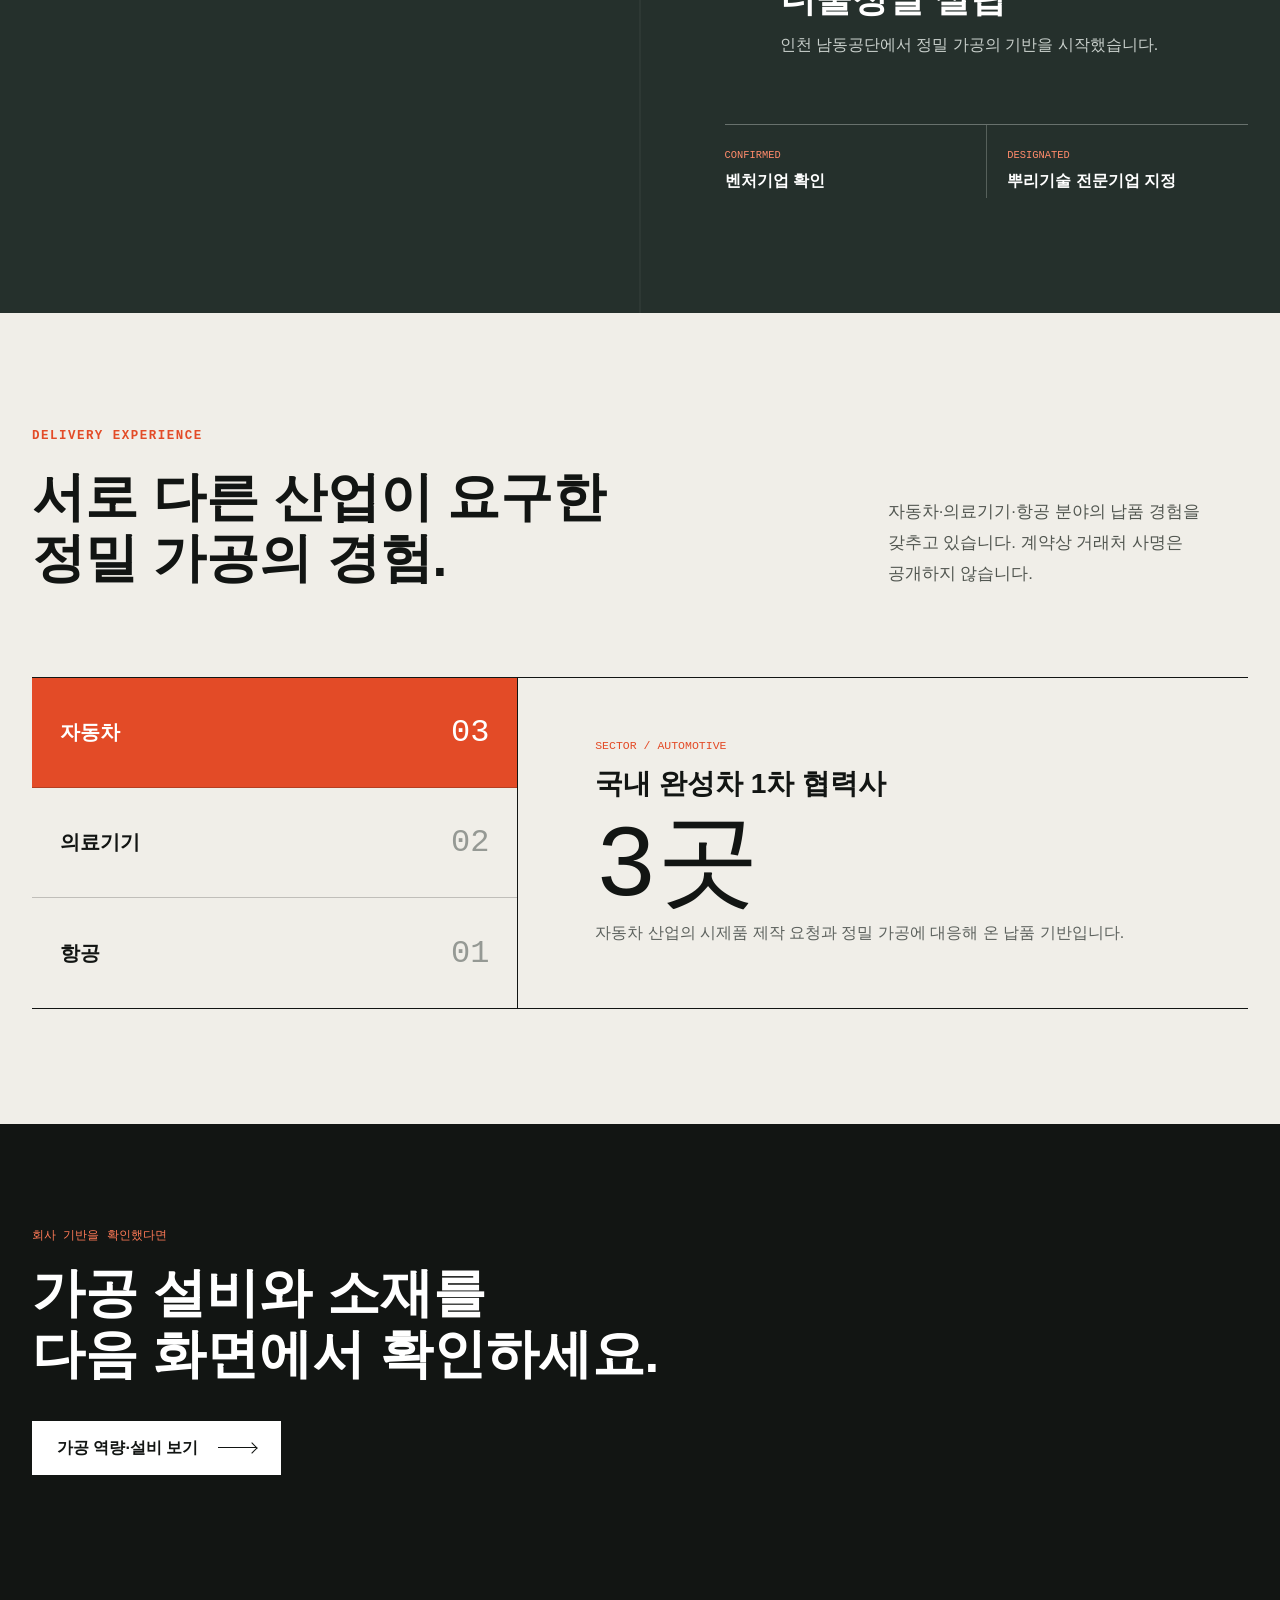
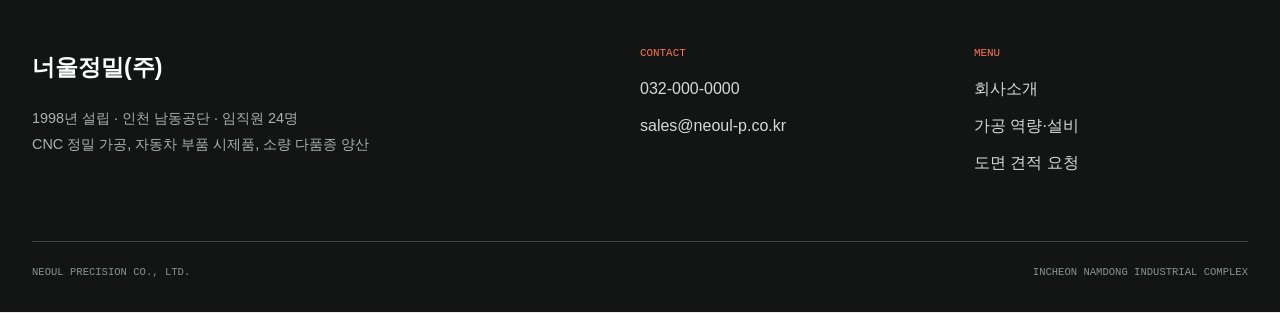
==== commit 47bcf992: "Add files via upload" ====
--- a/about.html
+++ b/about.html
@@ -4,35 +4,57 @@
 <nav class="mobile-panel" id="mobile-menu" aria-label="모바일 메뉴"><a href="index.html">홈</a><a href="about.html" aria-current="page">회사소개</a><a href="capabilities.html">가공 역량·설비</a><a href="quote.html">도면 견적 요청</a></nav>
 <main id="main">
   <section class="about-opening">
-    <div class="about-opening-copy"><p class="eyebrow">COMPANY / FOUNDATION</p><h1><span>1998년부터</span><span>가공의 기준을</span><span>이어온 기반.</span></h1><p>너울정밀은 인천 남동공단에서 CNC 정밀 가공, 자동차 부품 시제품, 소량 다품종 양산에 대응해 왔습니다.</p></div>
-    <figure class="about-opening-media"><img src="assets/factory.jpg" alt="금속 산업 시설 내부 전경"/><figcaption><b>인천 남동공단</b><span>임직원 24명</span></figcaption><div class="factory-shutter" aria-hidden="true"></div></figure>
+    <div class="about-opening-copy"><p class="eyebrow">COMPANY / FOUNDATION</p><h1 class="opening-title"><span class="title-line">1998년부터</span><span class="title-line">가공의 기준을 이어온 기반.</span></h1><p>너울정밀은 인천 남동공단에서 CNC 정밀 가공, 자동차 부품 시제품, 소량 다품종 양산에 대응해 왔습니다.</p></div>
+    <figure class="about-opening-media static-media"><img src="assets/factory.jpg" width="1800" height="1196" alt="금속 산업 시설 내부 전경"/><figcaption><b>인천 남동공단</b><span>임직원 24명</span></figcaption><div class="factory-shutter" aria-hidden="true"></div></figure>
   </section>
 
   <section class="company-story section" aria-labelledby="story-title">
     <div class="wrap story-grid">
-      <div class="story-sticky"><p class="eyebrow">COMPANY ASSEMBLY</p><h2 id="story-title">회사 기반을<br/>하나씩 조립해 봅니다.</h2><div class="story-meter" aria-hidden="true"><i></i></div></div>
+      <div class="story-sticky"><p class="eyebrow">COMPANY ASSEMBLY</p><h2 class="semantic-title" id="story-title"><span class="title-line">시간으로 쌓고,</span><span class="title-line">기준으로 이어온 기반.</span></h2><div class="story-meter" aria-hidden="true"><i></i></div></div>
       <div class="story-steps" data-story>
-        <article data-story-step="0" tabindex="0"><span>01 / FOUNDATION</span><h3>1998년 설립</h3><p>시간을 수식어로 쓰기보다 설립연도와 현재의 생산 기반을 함께 보여줍니다.</p></article>
-        <article data-story-step="1" tabindex="0"><span>02 / PLACE & PEOPLE</span><h3>인천 남동공단 · 24명</h3><p>제공된 위치와 임직원 수만 표시하며 상세 주소나 조직 규모를 추정하지 않습니다.</p></article>
+        <article data-story-step="0" tabindex="0"><span>01 / FOUNDATION</span><h3>1998년 설립</h3><p>정밀 가공의 경험을 축적하며 현재의 생산 기반으로 이어왔습니다.</p></article>
+        <article data-story-step="1" tabindex="0"><span>02 / PLACE & PEOPLE</span><h3>인천 남동공단 · 24명</h3><p>인천 남동공단을 기반으로 24명의 임직원이 가공 요청에 대응합니다.</p></article>
         <article data-story-step="2" tabindex="0"><span>03 / WORK RANGE</span><h3>CNC 가공부터 소량 양산까지</h3><p>밀링·선반 중심 정밀 가공, 자동차 부품 시제품, 소량 다품종 양산에 대응합니다.</p></article>
         <article data-story-step="3" tabindex="0"><span>04 / PRODUCTION BASE</span><h3>가공 설비 12대와 측정 기반</h3><p>머시닝센터 6대, CNC 선반 4대, 와이어 방전기 2대와 측정 설비를 보유합니다.</p><a href="capabilities.html#equipment">설비 상세 확인 →</a></article>
       </div>
     </div>
   </section>
 
-  <section class="history-console section dark" aria-labelledby="history-title">
-    <div class="wrap"><header class="split-head"><div><p class="eyebrow">TRUST RECORD</p><h2 id="history-title">설립과 두 번의 인증,<br/>세 지점만 정확하게.</h2></div><p>제공되지 않은 연혁을 보태지 않았습니다. 연도를 선택하면 기록과 현재 의미가 한 화면에서 연결됩니다.</p></header>
-      <div class="history-interface"><div class="history-years" role="tablist" aria-label="연혁 선택"><button class="active" role="tab" aria-selected="true" data-history="0"><b>1998</b><span>설립</span></button><button role="tab" aria-selected="false" data-history="1"><b>2011</b><span>ISO 9001</span></button><button role="tab" aria-selected="false" data-history="2"><b>2019</b><span>IATF 16949</span></button></div><article class="history-panel" aria-live="polite"><span>FOUNDATION / 1998</span><h3>너울정밀 설립</h3><p>인천 남동공단에서 정밀 가공 기반을 이어온 출발점입니다.</p><i aria-hidden="true"></i></article></div>
+  <section class="cert-chronicle section dark" aria-labelledby="cert-title" data-chronicle>
+    <div class="wrap chronicle-shell">
+      <header class="chronicle-intro">
+        <p class="eyebrow">TRUST RECORD / CERTIFICATION</p>
+        <h2 class="semantic-title chronicle-title" id="cert-title"><span class="title-line">가공의 시간을</span><span class="title-line">공인된 기준으로 잇습니다.</span></h2>
+        <p class="chronicle-lead">설립에서 품질경영 인증 취득까지, 확인 가능한 기록을 현재의 제조 기반과 함께 살펴봅니다.</p>
+        <dl class="chronicle-base">
+          <div><dt>PRODUCTION BASE</dt><dd>인천 남동공단</dd></div>
+          <div><dt>PEOPLE</dt><dd>임직원 24명</dd></div>
+        </dl>
+      </header>
+      <div class="chronicle-flow">
+        <div class="chronicle-years" role="tablist" aria-label="회사 기록 연도">
+          <button class="active" id="chronicle-tab-1998" role="tab" aria-selected="true" aria-controls="chronicle-1998" data-chronicle-year="1998"><b>1998</b><span>회사 설립</span></button>
+          <button id="chronicle-tab-2011" role="tab" aria-selected="false" aria-controls="chronicle-2011" data-chronicle-year="2011"><b>2011</b><span>ISO 9001 취득</span></button>
+          <button id="chronicle-tab-2019" role="tab" aria-selected="false" aria-controls="chronicle-2019" data-chronicle-year="2019"><b>2019</b><span>IATF 16949 취득</span></button>
+        </div>
+        <div class="chronicle-records">
+          <article class="chronicle-record active" id="chronicle-1998" role="tabpanel" aria-labelledby="chronicle-tab-1998" data-chronicle-record="1998"><span>FOUNDATION</span><h3>너울정밀 설립</h3><p>인천 남동공단에서 정밀 가공의 기반을 시작했습니다.</p></article>
+          <article class="chronicle-record" id="chronicle-2011" role="tabpanel" aria-labelledby="chronicle-tab-2011" data-chronicle-record="2011"><span>QUALITY MANAGEMENT</span><h3>ISO 9001 취득</h3><p>2011년 품질경영시스템 인증을 취득했습니다.</p></article>
+          <article class="chronicle-record" id="chronicle-2019" role="tabpanel" aria-labelledby="chronicle-tab-2019" data-chronicle-record="2019"><span>AUTOMOTIVE QUALITY</span><h3>IATF 16949 취득</h3><p>2019년 자동차 산업 품질경영시스템 인증을 취득했습니다.</p></article>
+        </div>
+        <div class="chronicle-status" aria-label="기업 확인 및 지정 기록">
+          <p><span>CONFIRMED</span><b>벤처기업 확인</b></p>
+          <p><span>DESIGNATED</span><b>뿌리기술 전문기업 지정</b></p>
+        </div>
+      </div>
     </div>
   </section>
 
-  <section class="industry-field section" aria-labelledby="industry-title"><div class="wrap"><header class="split-head"><div><p class="eyebrow">DELIVERY EXPERIENCE</p><h2 id="industry-title">이름 대신 산업군과<br/>거래처 수로 확인합니다.</h2></div><p>납품처 사명은 계약상 공개하지 않습니다. 가짜 로고나 추정 사명 없이 제공된 산업군과 수만 보여줍니다.</p></header>
-    <div class="industry-field-grid"><div class="industry-dial" role="tablist" aria-label="납품 산업군 선택"><button class="active" role="tab" aria-selected="true" data-company-industry="0"><span>자동차</span><b>03</b></button><button role="tab" aria-selected="false" data-company-industry="1"><span>의료기기</span><b>02</b></button><button role="tab" aria-selected="false" data-company-industry="2"><span>항공</span><b>01</b></button></div><article class="industry-readout" aria-live="polite"><span>SECTOR / AUTOMOTIVE</span><h3>국내 완성차 1차 협력사</h3><strong>3곳</strong><p>납품 부품명, 거래 기간, 금액은 제공되지 않아 표시하지 않습니다.</p></article></div>
+  <section class="industry-field section" aria-labelledby="industry-title"><div class="wrap"><header class="split-head"><div><p class="eyebrow">DELIVERY EXPERIENCE</p><h2 class="semantic-title" id="industry-title"><span class="title-line">서로 다른 산업이 요구한</span><span class="title-line">정밀 가공의 경험.</span></h2></div><p>자동차·의료기기·항공 분야의 납품 경험을 갖추고 있습니다. 계약상 거래처 사명은 공개하지 않습니다.</p></header>
+    <div class="industry-field-grid"><div class="industry-dial" role="tablist" aria-label="납품 산업군 선택"><button class="active" role="tab" aria-selected="true" data-company-industry="0"><span>자동차</span><b>03</b></button><button role="tab" aria-selected="false" data-company-industry="1"><span>의료기기</span><b>02</b></button><button role="tab" aria-selected="false" data-company-industry="2"><span>항공</span><b>01</b></button></div><article class="industry-readout" aria-live="polite"><span>SECTOR / AUTOMOTIVE</span><h3>국내 완성차 1차 협력사</h3><strong>3곳</strong><p>자동차 산업의 시제품 제작 요청과 정밀 가공에 대응해 온 납품 기반입니다.</p></article></div>
   </div></section>
 
-  <section class="cert-ledger section" aria-labelledby="cert-title"><div class="wrap"><div class="cert-title-block"><p class="eyebrow">CERTIFICATION ARCHIVE</p><h2 id="cert-title">원본이 오기 전까지,<br/>사실만 기록합니다.</h2><p>인증서 번호·유효기간·인증 범위와 임의 로고를 만들지 않았습니다.</p></div><div class="cert-lines"><div><time>2011</time><b>ISO 9001</b><span>취득</span></div><div><time>2019</time><b>IATF 16949</b><span>취득</span></div><div><time>CONFIRM</time><b>벤처기업 확인</b><span>확인 사실 제공</span></div><div><time>DESIGNATED</time><b>뿌리기술 전문기업</b><span>지정 사실 제공</span></div></div></div></section>
-
-  <section class="next-route"><div class="wrap"><p>회사 기반을 확인했다면</p><h2>도면을 가공할 설비와 소재를<br/>다음 화면에서 확인하세요.</h2><a class="btn draw-btn" href="capabilities.html"><span>가공 역량·설비 보기</span><i aria-hidden="true"></i></a></div></section>
+  <section class="next-route"><div class="wrap"><p>회사 기반을 확인했다면</p><h2 class="semantic-title route-title"><span class="title-line">가공 설비와 소재를</span><span class="title-line">다음 화면에서 확인하세요.</span></h2><a class="btn draw-btn" href="capabilities.html"><span>가공 역량·설비 보기</span><i aria-hidden="true"></i></a></div></section>
 </main>
 <footer class="site-footer"><div class="wrap"><div class="footer-grid"><div class="footer-brand">너울정밀(주)<p>1998년 설립 · 인천 남동공단 · 임직원 24명<br/>CNC 정밀 가공, 자동차 부품 시제품, 소량 다품종 양산</p></div><div class="footer-col"><h2>CONTACT</h2><a href="tel:0320000000">032-000-0000</a><a href="mailto:sales@neoul-p.co.kr">sales@neoul-p.co.kr</a></div><div class="footer-col"><h2>MENU</h2><a href="about.html">회사소개</a><a href="capabilities.html">가공 역량·설비</a><a href="quote.html">도면 견적 요청</a></div></div><div class="footer-bottom"><span>NEOUL PRECISION CO., LTD.</span><span>INCHEON NAMDONG INDUSTRIAL COMPLEX</span></div></div></footer>
 </body></html>
--- a/styles.css
+++ b/styles.css
@@ -1,12 +1,12 @@
 :root{--paper:#f0eee8;--paper2:#e5e2d9;--ink:#121513;--steel:#25302c;--signal:#e34b27;--line:rgba(18,21,19,.22);--white:#fff;--wrap:min(1240px,calc(100% - 64px));--header:78px;--ease:cubic-bezier(.2,.75,.25,1)}
-*{box-sizing:border-box}html{scroll-behavior:smooth}body{margin:0;background:var(--paper);color:var(--ink);font-family:'Segoe UI','Malgun Gothic','Apple SD Gothic Neo',sans-serif;font-size:16px;line-height:1.75;overflow-x:hidden;word-break:keep-all;overflow-wrap:break-word}body::before{content:"";position:fixed;inset:0;pointer-events:none;z-index:99;border:0 solid var(--signal);transition:border-width .28s var(--ease)}body.page-leaving::before{border-width:8px}a{color:inherit;text-decoration:none}button,input,select,textarea{font:inherit;color:inherit}button{cursor:pointer}img{display:block;max-width:100%}.wrap{width:var(--wrap);margin-inline:auto}.skip{position:fixed;left:16px;top:-80px;z-index:200;background:var(--ink);color:white;padding:12px 18px}.skip:focus{top:16px}.section{padding:clamp(88px,9vw,150px) 0;scroll-margin-top:calc(var(--header) + 24px)}.eyebrow,.mono{margin:0 0 20px;color:var(--signal);font:600 .78rem/1.4 Consolas,'Courier New',monospace;letter-spacing:.12em}.dark{background:var(--steel);color:var(--white)}h1,h2,h3,p{margin-top:0}h1,h2,h3{margin-bottom:0;line-height:1.16;letter-spacing:0;font-weight:700}h1{font-size:clamp(3.2rem,7.6vw,7.6rem)}h2{font-size:clamp(2.25rem,4.5vw,4.65rem)}h3{font-size:clamp(1.35rem,2.2vw,2rem)}p{margin-bottom:0}.split-head{display:grid;grid-template-columns:minmax(0,1.15fr) minmax(280px,.55fr);gap:8vw;align-items:end;margin-bottom:clamp(48px,7vw,88px)}.split-head>p{font-size:1.05rem;line-height:1.85;color:#525751}.dark .split-head>p{color:#c7cdc9}.btn{display:inline-flex;align-items:center;justify-content:center;min-height:54px;padding:0 24px;border:1px solid var(--ink);background:var(--ink);color:white;font-weight:700;transition:background .2s,color .2s,transform .2s}.btn:hover,.btn:focus-visible{background:var(--signal);border-color:var(--signal);transform:translateY(-2px)}.btn-light{background:transparent;color:var(--ink)}.draw-btn{gap:20px}.draw-btn i{width:38px;height:1px;background:currentColor;position:relative;transition:width .25s}.draw-btn i::after{content:"";position:absolute;right:0;top:-3px;width:7px;height:7px;border-right:1px solid;border-top:1px solid;transform:rotate(45deg)}.draw-btn:hover i{width:56px}
+*{box-sizing:border-box}html{scroll-behavior:smooth}body{margin:0;background:var(--paper);color:var(--ink);font-family:'Segoe UI','Malgun Gothic','Apple SD Gothic Neo',sans-serif;font-size:16px;line-height:1.75;overflow-x:hidden;word-break:keep-all;overflow-wrap:break-word}body::before{content:"";position:fixed;inset:0;pointer-events:none;z-index:99;border:0 solid var(--signal);transition:border-width .28s var(--ease)}body.page-leaving::before{border-width:8px}a{color:inherit;text-decoration:none}button,input,select,textarea{font:inherit;color:inherit}button{cursor:pointer}img{display:block;max-width:100%}.nowrap-term{white-space:nowrap}.wrap{width:var(--wrap);margin-inline:auto}.skip{position:fixed;left:16px;top:-80px;z-index:200;background:var(--ink);color:white;padding:12px 18px}.skip:focus{top:16px}.section{padding:clamp(88px,9vw,150px) 0;scroll-margin-top:calc(var(--header) + 24px)}.eyebrow,.mono{margin:0 0 20px;color:var(--signal);font:600 .78rem/1.4 Consolas,'Courier New',monospace;letter-spacing:.12em}.dark{background:var(--steel);color:var(--white)}h1,h2,h3,p{margin-top:0}h1,h2,h3{margin-bottom:0;line-height:1.16;letter-spacing:0;font-weight:700}h1{font-size:clamp(3.2rem,7.6vw,7.6rem)}h2{font-size:clamp(2.25rem,4.5vw,4.65rem)}h3{font-size:clamp(1.35rem,2.2vw,2rem)}p{margin-bottom:0}.split-head{display:grid;grid-template-columns:minmax(0,1.15fr) minmax(280px,.55fr);gap:8vw;align-items:end;margin-bottom:clamp(48px,7vw,88px)}.split-head>p{font-size:1.05rem;line-height:1.85;color:#525751}.dark .split-head>p{color:#c7cdc9}.btn{display:inline-flex;align-items:center;justify-content:center;min-height:54px;padding:0 24px;border:1px solid var(--ink);background:var(--ink);color:white;font-weight:700;transition:background .2s,color .2s,transform .2s}.btn:hover,.btn:focus-visible{background:var(--signal);border-color:var(--signal);transform:translateY(-2px)}.btn-light{background:transparent;color:var(--ink)}.draw-btn{gap:20px}.draw-btn i{width:38px;height:1px;background:currentColor;position:relative;transition:width .25s}.draw-btn i::after{content:"";position:absolute;right:0;top:-3px;width:7px;height:7px;border-right:1px solid;border-top:1px solid;transform:rotate(45deg)}.draw-btn:hover i{width:56px}
 
 /* header */
 .site-header{position:fixed;inset:0 0 auto;z-index:80;height:var(--header);background:rgba(240,238,232,.92);border-bottom:1px solid var(--line);backdrop-filter:blur(12px)}.nav-shell{width:var(--wrap);height:100%;margin:auto;display:grid;grid-template-columns:1fr auto auto;align-items:center;gap:34px}.brand{display:flex;align-items:center;gap:13px;font-weight:700}.brand span{line-height:1.25}.brand small{display:block;margin-top:3px;font:500 .62rem/1.2 'IBM Plex Mono',monospace;letter-spacing:.11em;color:#626762}.brand-mark{width:22px;height:22px;border:2px solid currentColor;transform:rotate(45deg);position:relative}.brand-mark::after{content:"";position:absolute;width:6px;height:6px;background:var(--signal);left:6px;top:6px}.desktop-nav{display:flex;gap:30px;font-weight:600}.desktop-nav a{position:relative;padding:8px 0}.desktop-nav a::after{content:"";position:absolute;left:0;right:100%;bottom:0;height:2px;background:var(--signal);transition:right .25s}.desktop-nav a:hover::after,.desktop-nav a.active::after{right:0}.nav-cta{background:var(--ink);color:white;padding:12px 18px;font-weight:700}.nav-cta:hover,.nav-cta.active{background:var(--signal)}.menu-toggle{display:none;background:none;border:0;width:48px;height:48px;padding:0;font-size:0}.menu-toggle i,.menu-toggle i::before{display:block;width:28px;height:2px;background:var(--ink);content:"";margin:auto;transition:.2s}.menu-toggle i::before{transform:translateY(8px)}.menu-toggle[aria-expanded=true] i{transform:rotate(45deg)}.menu-toggle[aria-expanded=true] i::before{transform:rotate(-90deg)}.mobile-panel{position:fixed;z-index:70;inset:var(--header) 0 auto;background:var(--ink);color:white;padding:26px max(24px,calc((100vw - 1240px)/2));display:grid;gap:0;transform:translateY(-120%);transition:transform .3s var(--ease)}.mobile-panel.open{transform:none}.mobile-panel a{font-size:1.25rem;padding:14px 0;border-bottom:1px solid #424844}.mobile-panel a:last-child{color:#ff7a57}
 
 /* home hero */
-.hero-machine{min-height:100svh;padding-top:var(--header);position:relative;display:grid;grid-template-columns:minmax(0,53%) minmax(0,47%);background:var(--paper);overflow:hidden}.hero-grid{position:absolute;inset:var(--header) 0 0;background-image:linear-gradient(var(--line) 1px,transparent 1px),linear-gradient(90deg,var(--line) 1px,transparent 1px);background-size:64px 64px;opacity:.35}.hero-copy{position:relative;z-index:3;padding:clamp(70px,9vw,132px) clamp(32px,6vw,110px) 120px max(32px,calc((100vw - 1240px)/2));display:flex;flex-direction:column;justify-content:center}.hero-copy h1{margin:0 0 30px}.hero-copy h1>span{display:block}.hero-measure{display:flex!important;align-items:baseline;gap:.16em;color:var(--signal);font-family:'IBM Plex Mono',monospace}.hero-measure b{font:inherit}.hero-measure small{font:600 clamp(1.2rem,2vw,2rem)/1.2 'IBM Plex Sans KR',sans-serif;color:var(--ink)}.hero-lead{max-width:670px;margin-bottom:36px;font-size:1.07rem;line-height:1.9}.hero-visual{position:relative;z-index:2;min-height:calc(100svh - var(--header));overflow:hidden;background:var(--ink)}.hero-mask{position:absolute;inset:0;clip-path:polygon(0 13%,100% 0,100% 100%,0 91%);animation:maskOpen 1.1s var(--ease) both}.hero-mask::after{content:"";position:absolute;inset:0;background:linear-gradient(90deg,rgba(18,21,19,.18),transparent 45%,rgba(18,21,19,.25))}.hero-mask img{width:110%;height:110%;object-fit:cover;object-position:50% 50%;transform:translate(var(--px,0),var(--py,0)) scale(1.04);transition:transform .25s ease-out}.hero-lens{position:absolute;width:170px;height:170px;border:1px solid rgba(255,255,255,.8);border-radius:50%;left:var(--lx,64%);top:var(--ly,45%);transform:translate(-50%,-50%);box-shadow:0 0 0 999px rgba(0,0,0,.12);pointer-events:none;transition:opacity .2s}.tolerance-rail{position:absolute;z-index:2;left:8%;right:8%;top:50%;height:180px;color:white;font:500 .76rem 'IBM Plex Mono',monospace}.jaw{position:absolute;left:0;right:0;height:1px;background:white;animation:jawsIn .9s .35s var(--ease) both}.jaw.top{top:0}.jaw.bottom{bottom:0}.jaw::before,.jaw::after{content:"";position:absolute;width:18px;height:18px;border-color:white}.jaw::before{left:0;border-left:1px solid}.jaw::after{right:0;border-right:1px solid}.jaw.top::before,.jaw.top::after{border-top:1px solid}.jaw.bottom::before,.jaw.bottom::after{border-bottom:1px solid;bottom:0}.target{position:absolute;right:8px;top:50%;transform:translateY(-50%);background:var(--signal);padding:6px 9px}.hero-caption{position:absolute;z-index:3;bottom:32px;left:8%;right:8%;display:flex;justify-content:space-between;color:white;font:500 .68rem 'IBM Plex Mono',monospace;letter-spacing:.08em}.scroll-cue{position:absolute;z-index:5;left:50%;bottom:25px;transform:translateX(-50%);display:flex;align-items:center;gap:14px;font:500 .7rem 'IBM Plex Mono',monospace}.scroll-cue i{width:46px;height:1px;background:currentColor;animation:scan 1.5s infinite}.hero-kicker{animation:typeIn .55s .15s both}.hero-copy h1>span{animation:typeIn .65s both}.hero-copy h1>span:nth-child(1){animation-delay:.22s}.hero-copy h1>span:nth-child(2){animation-delay:.38s}.hero-lead,.hero-copy .btn{animation:typeIn .65s .52s both}
-@keyframes maskOpen{from{clip-path:polygon(48% 48%,52% 48%,52% 52%,48% 52%)}to{clip-path:polygon(0 13%,100% 0,100% 100%,0 91%)}}@keyframes jawsIn{from{transform:translateY(var(--start));opacity:0}to{transform:none;opacity:1}}.jaw.top{--start:-100px}.jaw.bottom{--start:100px}@keyframes typeIn{from{opacity:0;transform:translateY(22px)}to{opacity:1;transform:none}}@keyframes scan{0%{transform:scaleX(.2);transform-origin:left}50%{transform:scaleX(1);transform-origin:left}51%{transform-origin:right}100%{transform:scaleX(.2);transform-origin:right}}
+.hero-machine{min-height:100svh;padding-top:var(--header);position:relative;display:grid;grid-template-columns:minmax(0,53%) minmax(0,47%);background:var(--paper);overflow:hidden}.hero-grid{position:absolute;inset:var(--header) 0 0;background-image:linear-gradient(var(--line) 1px,transparent 1px),linear-gradient(90deg,var(--line) 1px,transparent 1px);background-size:64px 64px;opacity:.35}.hero-copy{position:relative;z-index:3;min-width:0;padding:clamp(70px,9vw,132px) clamp(32px,6vw,110px) 120px max(32px,calc((100vw - 1240px)/2));display:flex;flex-direction:column;justify-content:center}.hero-copy h1{margin:0 0 30px;font-size:clamp(3.6rem,6vw,5.8rem);line-height:1.12}.hero-copy h1>span{display:block}.hero-measure{display:flex!important;align-items:baseline;gap:.16em;color:var(--signal);font-family:'IBM Plex Mono',monospace}.hero-measure b{font:inherit}.hero-measure small{font:600 clamp(1.2rem,2vw,2rem)/1.2 'IBM Plex Sans KR',sans-serif;color:var(--ink)}.hero-lead{max-width:670px;margin-bottom:36px;font-size:1.07rem;line-height:1.9}.hero-visual{position:relative;z-index:2;min-height:calc(100svh - var(--header));overflow:hidden;background:var(--ink)}.hero-mask{position:absolute;inset:0;clip-path:polygon(0 13%,100% 0,100% 100%,0 91%);animation:maskOpen 1.1s var(--ease) both}.hero-mask::after{content:"";position:absolute;inset:0;background:linear-gradient(90deg,rgba(18,21,19,.18),transparent 45%,rgba(18,21,19,.25));pointer-events:none}.hero-mask img{width:110%;height:110%;object-fit:cover;object-position:50% 50%;transform:translate(var(--px,0),var(--py,0)) scale(1.04);transition:transform .25s ease-out}.hero-lens{position:absolute;width:170px;height:170px;border:1px solid rgba(255,255,255,.8);border-radius:50%;left:var(--lx,64%);top:var(--ly,45%);transform:translate(-50%,-50%);box-shadow:0 0 0 999px rgba(0,0,0,.12);pointer-events:none;transition:opacity .2s}.tolerance-rail{position:absolute;z-index:2;left:8%;right:8%;top:50%;height:180px;color:white;font:500 .76rem 'IBM Plex Mono',monospace}.jaw{position:absolute;left:0;right:0;height:1px;background:white;animation:jawsIn .9s .35s var(--ease) both}.jaw.top{top:0}.jaw.bottom{bottom:0}.jaw::before,.jaw::after{content:"";position:absolute;width:18px;height:18px;border-color:white}.jaw::before{left:0;border-left:1px solid}.jaw::after{right:0;border-right:1px solid}.jaw.top::before,.jaw.top::after{border-top:1px solid}.jaw.bottom::before,.jaw.bottom::after{border-bottom:1px solid;bottom:0}.target{position:absolute;right:8px;top:50%;transform:translateY(-50%);background:var(--signal);padding:6px 9px}.hero-caption{position:absolute;z-index:3;bottom:32px;left:8%;right:8%;display:flex;justify-content:space-between;color:white;font:500 .68rem 'IBM Plex Mono',monospace;letter-spacing:.08em}.scroll-cue{position:absolute;z-index:5;left:50%;bottom:25px;transform:translateX(-50%);display:flex;align-items:center;gap:14px;font:500 .7rem 'IBM Plex Mono',monospace}.scroll-cue i{width:46px;height:1px;background:currentColor;animation:scan 1.5s infinite}.hero-kicker{animation:typeIn .55s .15s both}.hero-copy h1>span{animation:typeIn .65s both}.hero-copy h1>span:nth-child(1){animation-delay:.22s}.hero-copy h1>span:nth-child(2){animation-delay:.38s}.hero-lead,.hero-copy .btn{animation:typeIn .65s .52s both}
+@keyframes maskOpen{from{clip-path:polygon(48% 48%,52% 48%,52% 52%,48% 52%)}to{clip-path:polygon(0 13%,100% 0,100% 100%,0 91%)}}@keyframes jawsIn{from{transform:translateY(var(--start));opacity:0}to{transform:none;opacity:1}}.jaw.top{--start:-100px}.jaw.bottom{--start:100px}@keyframes typeIn{from{opacity:1;transform:translateY(14px)}to{opacity:1;transform:none}}@keyframes scan{0%{transform:scaleX(.2);transform-origin:left}50%{transform:scaleX(1);transform-origin:left}51%{transform-origin:right}100%{transform:scaleX(.2);transform-origin:right}}
 
 /* home scope */
 .scope-track{display:grid;grid-template-columns:repeat(3,1fr);position:relative;border-top:1px solid var(--ink);padding-top:50px}.scope-line{position:absolute;left:0;right:0;top:-2px;height:4px}.scope-line i{display:block;width:33.333%;height:4px;background:var(--signal);transition:transform .45s var(--ease)}.scope-node{text-align:left;border:0;background:transparent;padding:0 24px 40px 0;min-height:150px;border-right:1px solid var(--line)}.scope-node:nth-of-type(3){padding-left:24px}.scope-node:nth-of-type(4){padding-left:24px;border-right:0}.scope-node em{display:block;color:var(--signal);font:500 .78rem 'IBM Plex Mono',monospace;margin-bottom:18px}.scope-node strong{display:block;font-size:1.3rem;line-height:1.35}.scope-node span{display:block;color:#686c68;margin-top:9px}.scope-node:not(.active){opacity:.52}.scope-readout{grid-column:1/-1;background:var(--paper2);padding:36px;display:grid;grid-template-columns:150px 1fr 1.2fr auto;gap:30px;align-items:center;min-height:150px}.scope-readout h3{font-size:1.6rem}.scope-readout p{line-height:1.75;color:#4f5550}.scope-readout a{font-weight:700;color:var(--signal)}
@@ -21,7 +21,7 @@
 .quote-route{background:var(--paper2);border-top:1px solid var(--line)}.quote-route-grid{display:grid;grid-template-columns:.65fr 1.35fr;gap:7vw;align-items:center}.quote-route-grid>div:first-child p:last-child{margin-top:26px;max-width:520px;color:#555a56}.drawing-path{grid-row:1/3;grid-column:2}.drawing-path svg{width:100%;height:auto}.drawing-path path{fill:none;stroke:var(--ink);stroke-width:2;stroke-dasharray:900;stroke-dashoffset:900}.drawing-path.is-drawn path{animation:draw 1.2s var(--ease) forwards}.drawing-path circle{fill:var(--signal)}.drawing-path ol{display:grid;grid-template-columns:repeat(3,1fr);gap:20px;list-style:none;padding:0;margin:0}.drawing-path li{border-top:1px solid var(--ink);padding-top:14px}.drawing-path b{font:500 .75rem 'IBM Plex Mono',monospace;color:var(--signal);display:block}.drawing-path span{font-weight:700}.quote-route .btn{justify-self:start}@keyframes draw{to{stroke-dashoffset:0}}
 
 /* about */
-.about-opening{padding-top:var(--header);min-height:90svh;display:grid;grid-template-columns:55% 45%;border-bottom:1px solid var(--line)}.about-opening-copy{padding:clamp(90px,10vw,150px) 6vw 80px max(32px,calc((100vw - 1240px)/2));display:flex;flex-direction:column;justify-content:center}.about-opening h1 span,.cap-opening h1 span,.quote-opening h1 span{display:block}.about-opening-copy>p:last-child{font-size:1.1rem;max-width:680px;margin-top:32px;line-height:1.9}.about-opening-media{margin:0;position:relative;overflow:hidden;min-height:650px}.about-opening-media img{width:100%;height:100%;object-fit:cover}.about-opening-media::after{content:"";position:absolute;inset:0;background:linear-gradient(transparent 55%,rgba(18,21,19,.75))}.about-opening-media figcaption{position:absolute;z-index:2;left:35px;right:35px;bottom:32px;color:white;display:flex;justify-content:space-between;font:500 .82rem 'IBM Plex Mono',monospace}.factory-shutter{position:absolute;z-index:3;inset:0;background:var(--steel);animation:shutter 1s .2s var(--ease) forwards}@keyframes shutter{to{transform:translateY(-102%)}}
+.about-opening{padding-top:var(--header);min-height:90svh;display:grid;grid-template-columns:55% 45%;border-bottom:1px solid var(--line)}.about-opening-copy{padding:clamp(90px,10vw,150px) 6vw 80px max(32px,calc((100vw - 1240px)/2));display:flex;flex-direction:column;justify-content:center}.about-opening h1 span,.cap-opening h1 span,.quote-opening h1 span{display:block}.about-opening-copy>p:last-child{font-size:1.1rem;max-width:680px;margin-top:32px;line-height:1.9}.about-opening-media{margin:0;position:relative;overflow:hidden;min-height:650px}.about-opening-media img{width:100%;height:100%;object-fit:cover}.about-opening-media::after{content:"";position:absolute;inset:0;background:linear-gradient(transparent 55%,rgba(18,21,19,.75));pointer-events:none}.about-opening-media figcaption{position:absolute;z-index:2;left:35px;right:35px;bottom:32px;color:white;display:flex;justify-content:space-between;font:500 .82rem 'IBM Plex Mono',monospace}.factory-shutter{position:absolute;z-index:1;inset:0;background:var(--steel);pointer-events:none;animation:shutter 1s .2s var(--ease) forwards}@keyframes shutter{to{transform:translateY(-102%)}}
 .story-grid{display:grid;grid-template-columns:.8fr 1.2fr;gap:10vw;align-items:start}.story-sticky{position:sticky;top:calc(var(--header) + 70px)}.story-meter{height:220px;width:2px;background:var(--line);margin-top:42px}.story-meter i{display:block;height:var(--story-progress,25%);background:var(--signal);transition:height .35s}.story-steps article{min-height:46vh;padding:9vh 0;border-top:1px solid var(--line);opacity:.38;transition:opacity .25s,transform .35s}.story-steps article.active{opacity:1;transform:translateX(-20px)}.story-steps article span{font:500 .72rem 'IBM Plex Mono',monospace;color:var(--signal)}.story-steps article h3{font-size:clamp(1.8rem,3.3vw,3.4rem);margin:15px 0}.story-steps article p{max-width:640px;color:#535853;font-size:1.05rem}.story-steps a{display:inline-block;margin-top:20px;color:var(--signal);font-weight:700}
 .history-interface{display:grid;grid-template-columns:.7fr 1.3fr;border:1px solid #56605b}.history-years{display:flex;flex-direction:column}.history-years button{flex:1;min-height:115px;border:0;border-bottom:1px solid #56605b;background:transparent;color:white;text-align:left;padding:22px 28px;display:flex;justify-content:space-between;align-items:center}.history-years button:last-child{border:0}.history-years button b{font:500 1.55rem 'IBM Plex Mono',monospace;color:#8e9893}.history-years button.active{background:#171c1a}.history-years button.active b{color:var(--signal)}.history-panel{position:relative;min-height:345px;padding:60px;display:flex;flex-direction:column;justify-content:center;background:#1a201d;overflow:hidden}.history-panel>span{font:500 .74rem 'IBM Plex Mono',monospace;color:#ff7c59}.history-panel h3{font-size:clamp(2rem,4vw,4rem);margin:14px 0}.history-panel p{max-width:600px;color:#c7cdc9}.history-panel i{position:absolute;width:280px;height:280px;border:1px solid #56605b;border-radius:50%;right:-80px;bottom:-100px}.history-panel i::after{content:"";position:absolute;inset:35px;border:1px solid #56605b;border-radius:50%}
 .industry-field-grid{display:grid;grid-template-columns:.8fr 1.2fr;border-top:1px solid var(--ink);border-bottom:1px solid var(--ink)}.industry-dial{display:flex;flex-direction:column;border-right:1px solid var(--ink)}.industry-dial button{min-height:110px;border:0;border-bottom:1px solid var(--line);background:transparent;text-align:left;padding:20px 28px;display:flex;justify-content:space-between;align-items:center}.industry-dial button:last-child{border:0}.industry-dial button span{font-size:1.25rem;font-weight:700}.industry-dial button b{font:500 2rem 'IBM Plex Mono',monospace;color:#959994}.industry-dial button.active{background:var(--signal);color:white}.industry-dial button.active b{color:white}.industry-readout{padding:50px clamp(30px,6vw,80px);min-height:330px;display:flex;flex-direction:column;justify-content:center}.industry-readout>span{font:500 .72rem 'IBM Plex Mono',monospace;color:var(--signal)}.industry-readout h3{margin:16px 0}.industry-readout strong{font:500 clamp(4rem,8vw,8rem)/1 'IBM Plex Mono',monospace}.industry-readout p{color:#5d625e;max-width:560px}.cert-ledger{background:var(--paper2)}.cert-ledger .wrap{display:grid;grid-template-columns:.75fr 1.25fr;gap:9vw}.cert-title-block p:last-child{margin-top:28px;color:#555a56}.cert-lines>div{display:grid;grid-template-columns:130px 1fr auto;gap:28px;align-items:center;padding:27px 0;border-top:1px solid var(--ink)}.cert-lines>div:last-child{border-bottom:1px solid var(--ink)}.cert-lines time{font:500 .8rem 'IBM Plex Mono',monospace;color:var(--signal)}.cert-lines b{font-size:1.25rem}.cert-lines span{color:#5d625e}.next-route{padding:clamp(75px,8vw,120px) 0;background:var(--ink);color:white}.next-route p{font:500 .76rem 'IBM Plex Mono',monospace;color:#ff7a57;margin-bottom:18px}.next-route h2{max-width:980px}.next-route .btn{margin-top:36px;background:white;color:var(--ink);border-color:white}.next-route.signal{background:var(--signal)}.next-route.signal p,.next-route.signal>div>span{color:white}.next-route.signal>div>span{display:block;margin-top:20px}.next-route.signal .btn:hover{background:var(--ink);color:white;border-color:var(--ink)}
@@ -48,3 +48,170 @@
 
 .story-steps article:not(.active){opacity:.72}
 @media(prefers-reduced-motion:reduce){.story-steps article:not(.active){opacity:1}}
+
+/* Stable media frames */
+.interactive-media{position:relative;width:100%;overflow:hidden;contain:layout paint}
+.interactive-media>img{position:absolute;inset:0;width:100%;height:100%;object-fit:cover}
+.static-media>img{width:100%;height:100%;object-fit:cover}
+.equipment-media{aspect-ratio:16/10;min-height:0;background:#101210}
+.equipment-media img{transition:opacity .2s,transform .42s var(--ease)}
+.equipment-media.changing img{opacity:.34;transform:scale(1.025)}
+.equipment-media p{min-height:112px}
+.scope-screen{min-height:0;display:grid;grid-template-columns:1.15fr .85fr;align-items:stretch;overflow:visible}
+.scope-media{aspect-ratio:16/10;background:#111}
+.scope-media img{transition:opacity .2s,transform .42s var(--ease)}
+.scope-media.changing img{opacity:.25;transform:scale(1.025)}
+.scope-media .scan-line{z-index:2}
+.scope-screen article{min-height:445px}
+.scope-screen article p{min-height:86px}
+.scope-screen ul{min-height:146px}
+.measurement-stage{width:100%;height:auto;min-height:0;aspect-ratio:16/9}
+.measurement-stage img{object-position:50% 58%}
+.matrix-visual{min-height:0;aspect-ratio:16/11}
+.matrix-visual img{transition:opacity .2s,transform .42s var(--ease)}
+.matrix-visual.changing img{opacity:.3;transform:scale(1.025)}
+.matrix-visual article{min-height:166px}
+
+@media(max-width:1024px){
+  .equipment-explorer{min-height:0}
+  .equipment-media{min-height:0;aspect-ratio:16/9}
+}
+
+@media(max-width:768px){
+  .equipment-media{min-height:0;aspect-ratio:4/3}
+  .scope-screen{grid-template-columns:1fr}
+  .scope-media{aspect-ratio:4/3}
+  .scope-screen article{min-height:390px}
+  .scope-screen article p{min-height:0}
+  .scope-screen ul{min-height:0}
+  .measurement-stage{height:auto;min-height:0;aspect-ratio:4/3}
+  .matrix-visual{min-height:0;aspect-ratio:4/3}
+  .matrix-visual article{min-height:174px}
+  .about-opening-media{min-height:0;aspect-ratio:4/3}
+}
+
+@media(max-width:430px){
+  .equipment-media{min-height:0;aspect-ratio:1/1}
+  .equipment-media p{min-height:118px}
+  .scope-media,.matrix-visual,.measurement-stage{aspect-ratio:1/1}
+  .scope-screen article{min-height:405px}
+  .matrix-visual{min-height:0}
+  .about-opening-media{min-height:0;aspect-ratio:1/1}
+}
+
+@media(prefers-reduced-motion:reduce){
+  .interactive-media img{transition:none!important}
+  .interactive-media.changing img{opacity:1;transform:none}
+}
+
+/* Semantic title lines */
+.title-line{display:block;max-width:100%;white-space:nowrap;word-break:keep-all;overflow-wrap:normal}
+.semantic-title{font-size:clamp(2.3rem,4.15vw,4.35rem);line-height:1.16;letter-spacing:0;overflow:visible}
+.about-opening h1.opening-title,.cap-opening h1.opening-title,.quote-opening h1.opening-title{font-size:clamp(2.8rem,3.3vw,4.4rem);line-height:1.14;letter-spacing:0;overflow:visible}
+.about-opening-copy,.cap-opening>div,.quote-opening>div{min-width:0}
+.history-head{grid-template-columns:1fr;margin-bottom:clamp(32px,4vw,52px)}
+.quote-route-grid{grid-template-columns:minmax(520px,.9fr) minmax(0,1.1fr);gap:5vw}
+.quote-route-title{font-size:clamp(2.5rem,3.3vw,3.45rem)}
+.precision-copy h2 .title-line{color:inherit}
+.precision-copy h2 .title-line em{color:#ff7653;font-style:normal}
+
+@media(max-width:1024px){
+  .quote-route-grid{grid-template-columns:1fr}
+}
+
+@media(min-width:769px){
+  .trust-intro .semantic-title{font-size:clamp(2.3rem,3.7vw,4rem)}
+}
+
+@media(max-width:768px){
+  .semantic-title{font-size:clamp(1.75rem,5.3vw,2.55rem);line-height:1.18}
+  .about-opening h1.opening-title,.cap-opening h1.opening-title,.quote-opening h1.opening-title{font-size:clamp(2rem,6.6vw,3.2rem);line-height:1.18}
+  .hero-measure{display:flex!important;align-items:baseline;gap:.12em}
+  .hero-measure small{display:inline;margin-top:0}
+  .history-head{margin-bottom:34px}
+}
+
+@media(max-width:430px){
+  .semantic-title{font-size:clamp(1.55rem,7.2vw,1.9rem);line-height:1.2}
+  .about-opening h1.opening-title,.cap-opening h1.opening-title,.quote-opening h1.opening-title{font-size:clamp(1.58rem,6.4vw,1.78rem);line-height:1.2}
+  .hero-copy h1{font-size:clamp(2.55rem,11vw,2.95rem)}
+  .quote-route-title{font-size:clamp(1.55rem,7.2vw,1.9rem)}
+}
+
+/* Certification chronicle */
+.cert-chronicle{position:relative;isolation:isolate;overflow:visible}
+.cert-chronicle::before{content:"";position:absolute;z-index:-1;inset:0;pointer-events:none;background:linear-gradient(90deg,transparent 0,transparent calc(50% - 1px),rgba(255,255,255,.08) 50%,transparent calc(50% + 1px))}
+.chronicle-shell{display:grid;grid-template-columns:minmax(0,1.06fr) minmax(0,.94fr);gap:clamp(56px,8vw,124px);align-items:start}
+.chronicle-intro{position:sticky;top:calc(var(--header) + 54px);min-width:0;z-index:2}
+.chronicle-title{font-size:clamp(2.45rem,3.25vw,3.55rem);line-height:1.18;letter-spacing:0;max-width:none}
+.chronicle-lead{max-width:590px;margin-top:28px;color:#c8cfcb;font-size:1.04rem;line-height:1.85;word-break:keep-all}
+.chronicle-base{display:grid;grid-template-columns:1.2fr .8fr;margin:46px 0 0;border-top:1px solid #56605b;border-bottom:1px solid #56605b}
+.chronicle-base div{min-width:0;padding:19px 20px 19px 0}
+.chronicle-base div+div{padding-left:20px;border-left:1px solid #56605b}
+.chronicle-base dt{font:500 .68rem/1.4 'IBM Plex Mono',monospace;color:#ff8b6b}
+.chronicle-base dd{margin:8px 0 0;font-weight:700;color:#f4f5f2;word-break:keep-all}
+.chronicle-flow{min-width:0;border-top:1px solid #68716d}
+.chronicle-years{position:relative;display:flex;flex-direction:column}
+.chronicle-years::before{content:"";position:absolute;z-index:0;left:34px;top:38px;bottom:38px;width:1px;background:#68716d;pointer-events:none}
+.chronicle-years button{position:relative;z-index:1;display:grid;grid-template-columns:128px minmax(0,1fr);align-items:center;min-height:92px;padding:18px 0;border:0;border-bottom:1px solid #56605b;background:transparent;color:#aeb7b3;text-align:left}
+.chronicle-years button::before{content:"";position:absolute;left:29px;width:11px;height:11px;border:1px solid #89938e;background:var(--steel);transform:rotate(45deg);transition:background .2s,transform .2s}
+.chronicle-years button b{padding-left:55px;font:500 1.28rem/1.2 'IBM Plex Mono',monospace;color:#aeb7b3;white-space:nowrap}
+.chronicle-years button span{min-width:0;padding-left:24px;font-weight:700;word-break:keep-all}
+.chronicle-years button.active{color:white}
+.chronicle-years button.active::before{background:var(--signal);border-color:var(--signal);transform:rotate(45deg) scale(1.25)}
+.chronicle-years button.active b{color:#ff8b6b}
+.chronicle-years button:focus-visible{outline:2px solid #ff8b6b;outline-offset:-2px}
+.chronicle-records{position:relative;min-height:236px;border-bottom:1px solid #68716d}
+.chronicle-record{position:absolute;inset:0;display:flex;flex-direction:column;justify-content:center;padding:36px 40px 38px 55px;opacity:0;visibility:hidden;transform:translateY(12px);transition:opacity .22s,transform .32s var(--ease),visibility 0s .32s}
+.chronicle-record.active{opacity:1;visibility:visible;transform:none;transition-delay:0s}
+.chronicle-record>span{font:500 .68rem/1.4 'IBM Plex Mono',monospace;color:#ff8b6b}
+.chronicle-record h3{margin:12px 0 10px;font-size:clamp(1.8rem,2.8vw,3.15rem);line-height:1.2;letter-spacing:0;word-break:keep-all}
+.chronicle-record p{max-width:560px;color:#c8cfcb;line-height:1.8;word-break:keep-all}
+.chronicle-status{display:grid;grid-template-columns:1fr 1fr}
+.chronicle-status p{min-width:0;padding:23px 20px 4px 0}
+.chronicle-status p+p{padding-left:20px;border-left:1px solid #56605b}
+.chronicle-status span,.chronicle-status b{display:block}
+.chronicle-status span{font:500 .65rem/1.4 'IBM Plex Mono',monospace;color:#ff8b6b}
+.chronicle-status b{margin-top:7px;line-height:1.55;word-break:keep-all}
+
+@media(max-width:1100px){
+  .cert-chronicle::before{display:none}
+  .chronicle-shell{grid-template-columns:1fr;gap:52px}
+  .chronicle-intro{position:static}
+  .chronicle-title{font-size:clamp(2.2rem,5.25vw,3.35rem)}
+  .chronicle-lead{max-width:680px}
+}
+
+@media(max-width:768px){
+  .chronicle-shell{gap:40px}
+  .chronicle-title{font-size:clamp(1.78rem,6.1vw,2.45rem);line-height:1.2}
+  .chronicle-base{margin-top:32px}
+  .chronicle-years{display:grid;grid-template-columns:repeat(3,1fr);border-bottom:1px solid #68716d}
+  .chronicle-years::before{left:8%;right:8%;top:30px;bottom:auto;width:auto;height:1px}
+  .chronicle-years button{display:block;min-height:104px;padding:45px 10px 14px;text-align:center;border-bottom:0}
+  .chronicle-years button+button{border-left:1px solid #56605b}
+  .chronicle-years button::before{left:50%;top:25px;transform:translate(-50%,-50%) rotate(45deg)}
+  .chronicle-years button.active::before{transform:translate(-50%,-50%) rotate(45deg) scale(1.2)}
+  .chronicle-years button b,.chronicle-years button span{display:block;padding:0}
+  .chronicle-years button span{margin-top:7px;font-size:.78rem;line-height:1.45}
+  .chronicle-records{min-height:0;border-bottom:0}
+  .chronicle-record{position:relative;inset:auto;min-height:0;padding:30px 0;border-bottom:1px solid #56605b;opacity:1;visibility:visible;transform:none;transition:none}
+  .chronicle-record h3{font-size:1.65rem}
+  .chronicle-record:not(.active)>span{color:#9ba49f}
+  .chronicle-status{grid-template-columns:1fr}
+  .chronicle-status p{padding:22px 0;border-bottom:1px solid #56605b}
+  .chronicle-status p+p{padding-left:0;border-left:0}
+}
+
+@media(max-width:430px){
+  .chronicle-title{font-size:clamp(1.45rem,6.2vw,1.64rem);line-height:1.24}
+  .chronicle-lead{font-size:.96rem;line-height:1.75;margin-top:22px}
+  .chronicle-base{grid-template-columns:1fr}
+  .chronicle-base div{padding:15px 0}
+  .chronicle-base div+div{padding-left:0;border-left:0;border-top:1px solid #56605b}
+  .chronicle-years button{padding-left:5px;padding-right:5px}
+  .chronicle-years button b{font-size:1rem}
+  .chronicle-years button span{font-size:.7rem}
+  .chronicle-record{padding:26px 0}
+  .chronicle-record h3{font-size:1.45rem}
+}
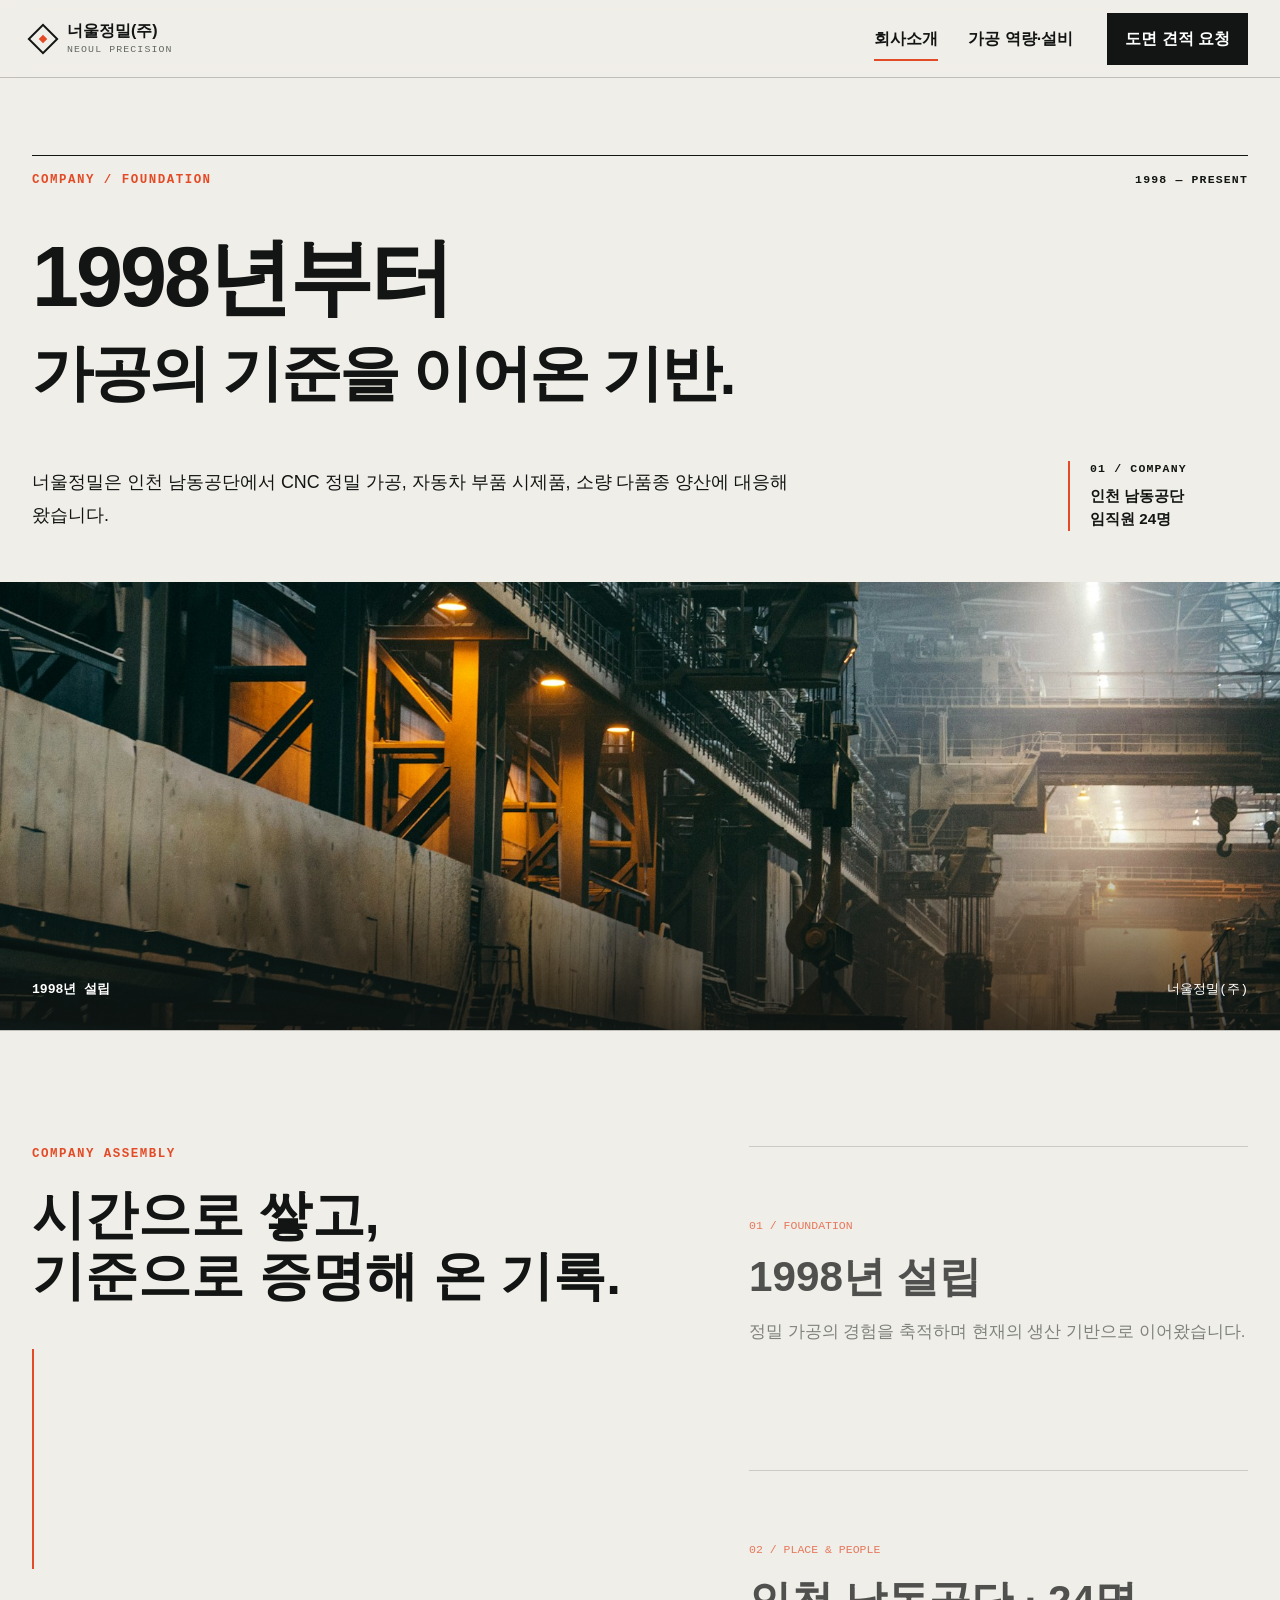
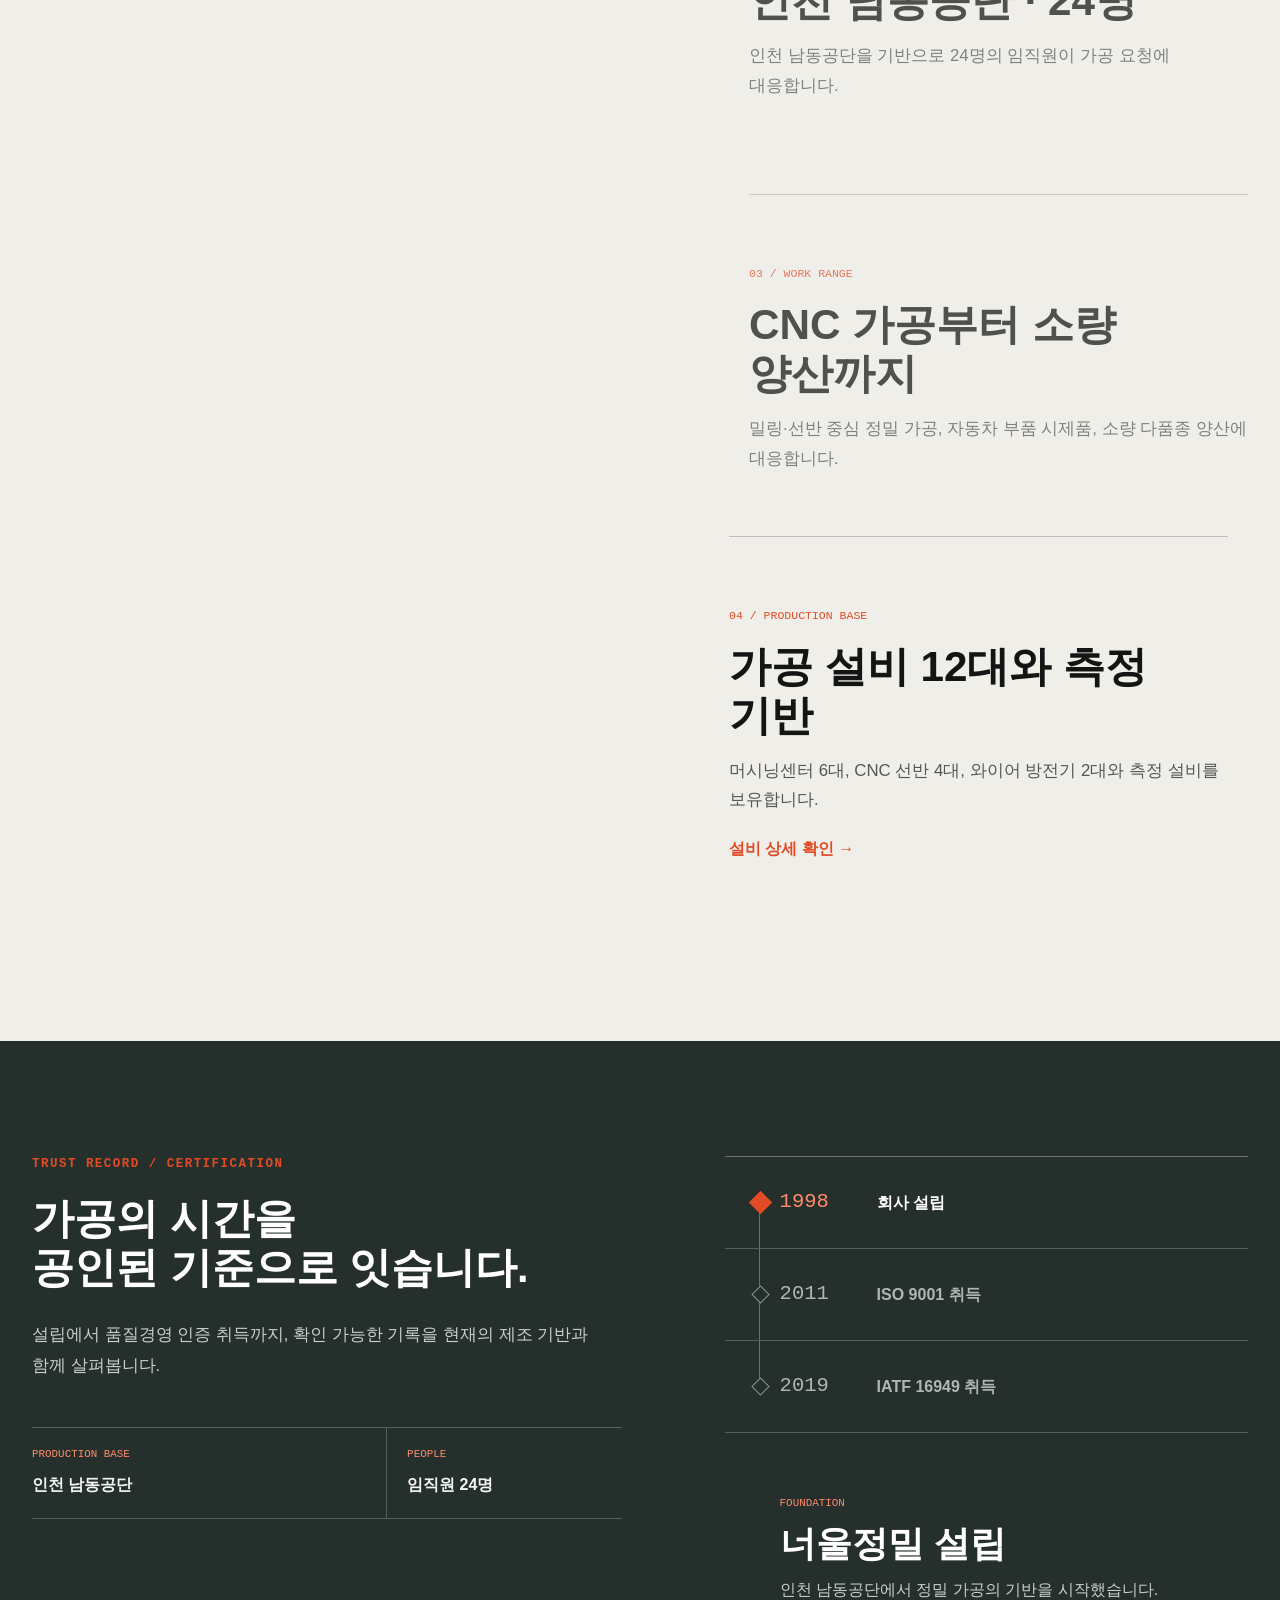
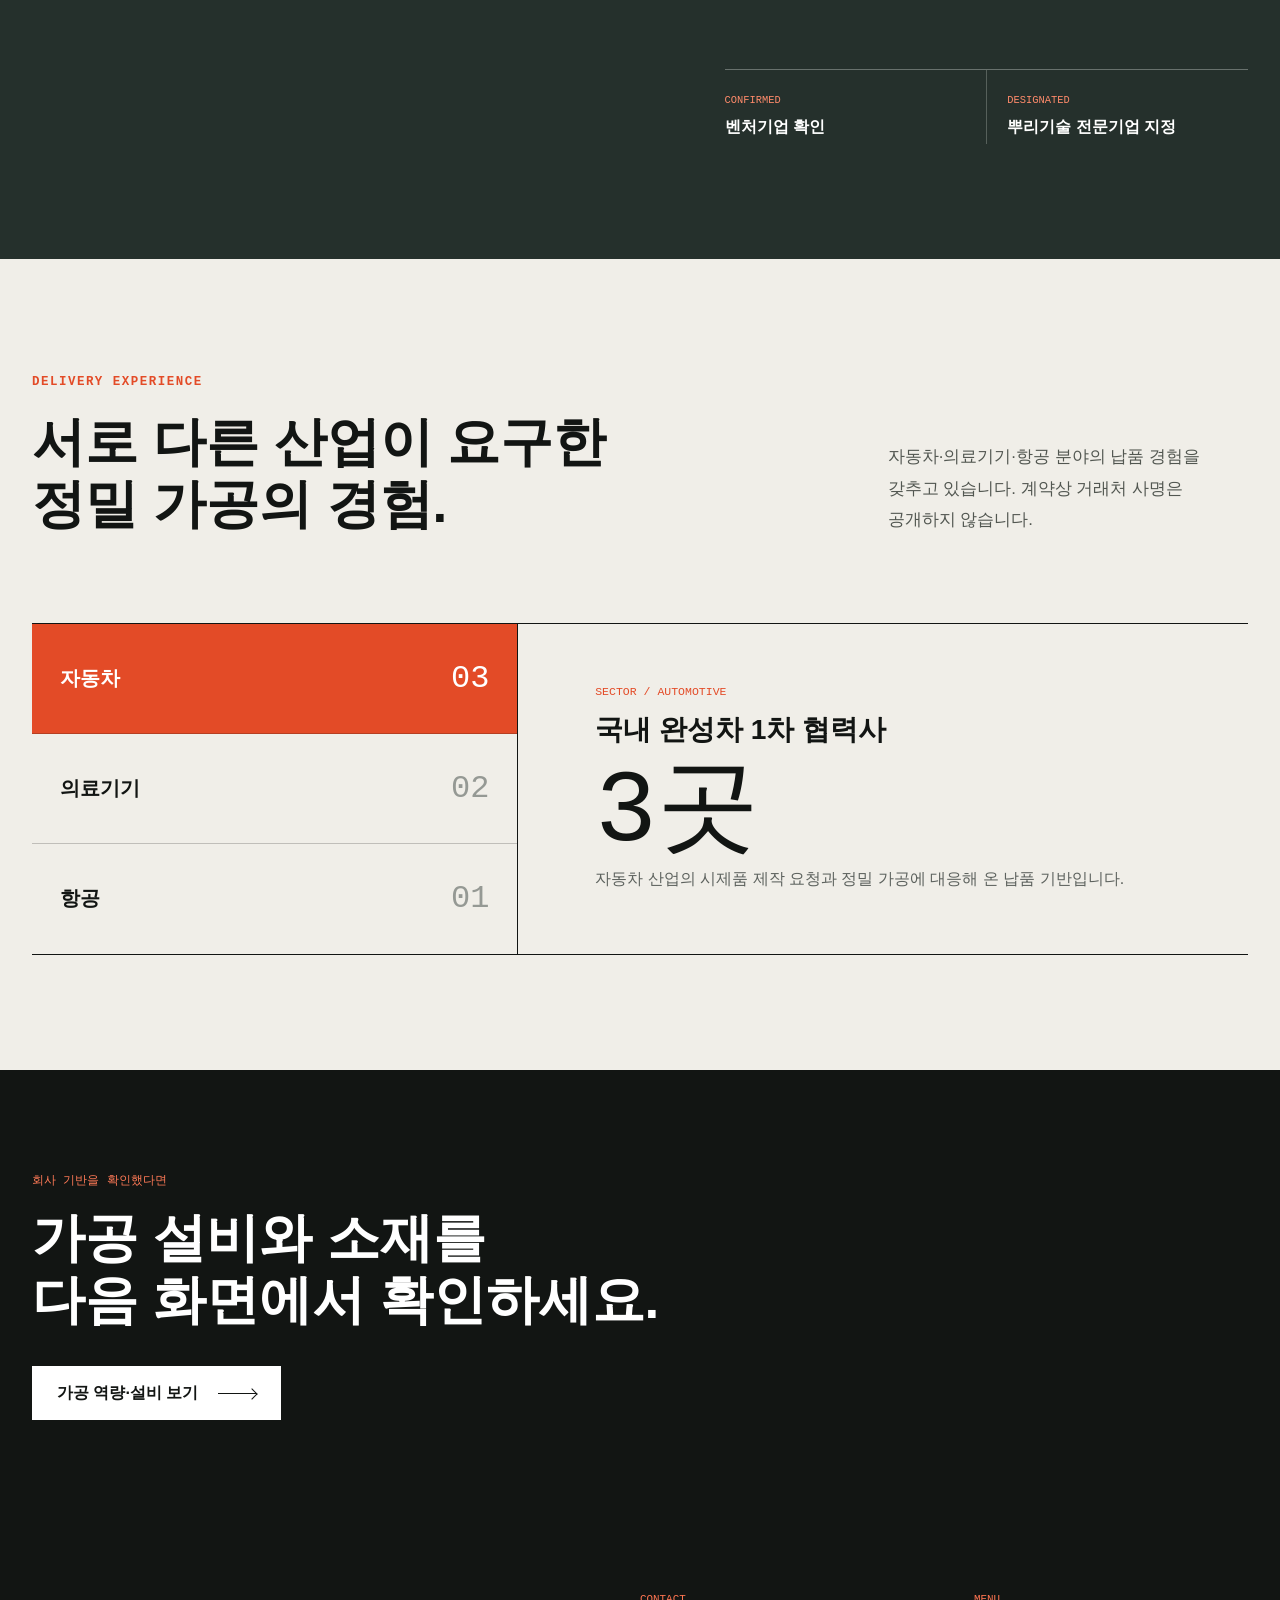
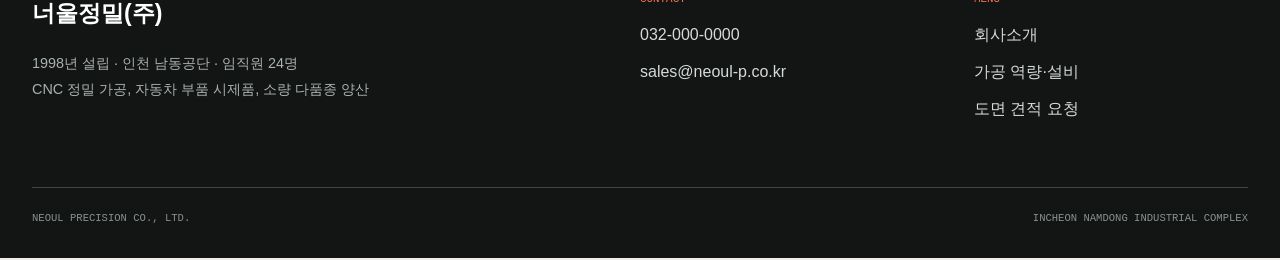
==== commit cabb100f: "Add files via upload" ====
--- a/about.html
+++ b/about.html
@@ -4,13 +4,13 @@
 <nav class="mobile-panel" id="mobile-menu" aria-label="모바일 메뉴"><a href="index.html">홈</a><a href="about.html" aria-current="page">회사소개</a><a href="capabilities.html">가공 역량·설비</a><a href="quote.html">도면 견적 요청</a></nav>
 <main id="main">
   <section class="about-opening">
-    <div class="about-opening-copy"><p class="eyebrow">COMPANY / FOUNDATION</p><h1 class="opening-title"><span class="title-line">1998년부터</span><span class="title-line">가공의 기준을 이어온 기반.</span></h1><p>너울정밀은 인천 남동공단에서 CNC 정밀 가공, 자동차 부품 시제품, 소량 다품종 양산에 대응해 왔습니다.</p></div>
-    <figure class="about-opening-media static-media"><img src="assets/factory.jpg" width="1800" height="1196" alt="금속 산업 시설 내부 전경"/><figcaption><b>인천 남동공단</b><span>임직원 24명</span></figcaption><div class="factory-shutter" aria-hidden="true"></div></figure>
+    <div class="about-opening-copy"><div class="about-opening-top"><p class="eyebrow">COMPANY / FOUNDATION</p><span>1998 — PRESENT</span></div><h1 class="opening-title"><span class="title-line">1998년부터</span><span class="title-line">가공의 기준을 이어온 기반.</span></h1><div class="about-opening-bottom"><p>너울정밀은 인천 남동공단에서 CNC 정밀 가공, 자동차 부품 시제품, 소량 다품종 양산에 대응해 왔습니다.</p><div class="about-opening-index"><span>01 / COMPANY</span><strong>인천 남동공단<br>임직원 24명</strong></div></div></div>
+    <figure class="about-opening-media static-media"><img src="assets/factory.jpg" width="1800" height="1196" alt="금속 산업 시설 내부 전경"/><figcaption><b>1998년 설립</b><span>너울정밀(주)</span></figcaption><div class="factory-shutter" aria-hidden="true"></div></figure>
   </section>
 
   <section class="company-story section" aria-labelledby="story-title">
     <div class="wrap story-grid">
-      <div class="story-sticky"><p class="eyebrow">COMPANY ASSEMBLY</p><h2 class="semantic-title" id="story-title"><span class="title-line">시간으로 쌓고,</span><span class="title-line">기준으로 이어온 기반.</span></h2><div class="story-meter" aria-hidden="true"><i></i></div></div>
+      <div class="story-sticky"><p class="eyebrow">COMPANY ASSEMBLY</p><h2 class="semantic-title" id="story-title"><span class="title-line">시간으로 쌓고,</span><span class="title-line">기준으로 증명해 온 기록.</span></h2><div class="story-meter" aria-hidden="true"><i></i></div></div>
       <div class="story-steps" data-story>
         <article data-story-step="0" tabindex="0"><span>01 / FOUNDATION</span><h3>1998년 설립</h3><p>정밀 가공의 경험을 축적하며 현재의 생산 기반으로 이어왔습니다.</p></article>
         <article data-story-step="1" tabindex="0"><span>02 / PLACE & PEOPLE</span><h3>인천 남동공단 · 24명</h3><p>인천 남동공단을 기반으로 24명의 임직원이 가공 요청에 대응합니다.</p></article>
--- a/styles.css
+++ b/styles.css
@@ -106,8 +106,24 @@
 
 /* Semantic title lines */
 .title-line{display:block;max-width:100%;white-space:nowrap;word-break:keep-all;overflow-wrap:normal}
+.cap-opening{background-image:none}
+.mobile-panel{visibility:hidden;pointer-events:none}
+.mobile-panel.open{visibility:visible;pointer-events:auto}
+@media(min-width:769px){.mobile-panel{display:none}}
+.story-steps article{min-height:36vh;padding:7vh 0;opacity:.72}
+.story-steps article.active{opacity:1}
+@media(max-width:1024px){.about-opening-copy{min-height:520px}}
+@media(max-width:768px){.story-steps article{padding:36px 0;opacity:1}}
+@media(max-width:430px){.about-opening-copy{min-height:470px}}
 .semantic-title{font-size:clamp(2.3rem,4.15vw,4.35rem);line-height:1.16;letter-spacing:0;overflow:visible}
 .about-opening h1.opening-title,.cap-opening h1.opening-title,.quote-opening h1.opening-title{font-size:clamp(2.8rem,3.3vw,4.4rem);line-height:1.14;letter-spacing:0;overflow:visible}
+@media(min-width:1025px){
+  .about-opening{grid-template-columns:minmax(0,59%) minmax(0,41%)}
+  .about-opening-copy{padding-right:clamp(20px,2.5vw,48px)}
+  .about-opening h1.opening-title{font-size:clamp(2.65rem,3.2vw,3.25rem)}
+  .cap-opening{grid-template-columns:minmax(0,1.25fr) minmax(0,.75fr);gap:clamp(80px,6vw,136px)}
+  .cap-opening h1.opening-title{font-size:clamp(2.8rem,3.3vw,4.2rem)}
+}
 .about-opening-copy,.cap-opening>div,.quote-opening>div{min-width:0}
 .history-head{grid-template-columns:1fr;margin-bottom:clamp(32px,4vw,52px)}
 .quote-route-grid{grid-template-columns:minmax(520px,.9fr) minmax(0,1.1fr);gap:5vw}
@@ -140,7 +156,7 @@
 
 /* Certification chronicle */
 .cert-chronicle{position:relative;isolation:isolate;overflow:visible}
-.cert-chronicle::before{content:"";position:absolute;z-index:-1;inset:0;pointer-events:none;background:linear-gradient(90deg,transparent 0,transparent calc(50% - 1px),rgba(255,255,255,.08) 50%,transparent calc(50% + 1px))}
+.cert-chronicle::before{content:none}
 .chronicle-shell{display:grid;grid-template-columns:minmax(0,1.06fr) minmax(0,.94fr);gap:clamp(56px,8vw,124px);align-items:start}
 .chronicle-intro{position:sticky;top:calc(var(--header) + 54px);min-width:0;z-index:2}
 .chronicle-title{font-size:clamp(2.45rem,3.25vw,3.55rem);line-height:1.18;letter-spacing:0;max-width:none}
@@ -161,9 +177,9 @@
 .chronicle-years button.active::before{background:var(--signal);border-color:var(--signal);transform:rotate(45deg) scale(1.25)}
 .chronicle-years button.active b{color:#ff8b6b}
 .chronicle-years button:focus-visible{outline:2px solid #ff8b6b;outline-offset:-2px}
-.chronicle-records{position:relative;min-height:236px;border-bottom:1px solid #68716d}
-.chronicle-record{position:absolute;inset:0;display:flex;flex-direction:column;justify-content:center;padding:36px 40px 38px 55px;opacity:0;visibility:hidden;transform:translateY(12px);transition:opacity .22s,transform .32s var(--ease),visibility 0s .32s}
-.chronicle-record.active{opacity:1;visibility:visible;transform:none;transition-delay:0s}
+.chronicle-records{min-height:236px;border-bottom:1px solid #68716d}
+.chronicle-record{display:none;min-height:236px;flex-direction:column;justify-content:center;padding:36px 40px 38px 55px}
+.chronicle-record.active{display:flex}
 .chronicle-record>span{font:500 .68rem/1.4 'IBM Plex Mono',monospace;color:#ff8b6b}
 .chronicle-record h3{margin:12px 0 10px;font-size:clamp(1.8rem,2.8vw,3.15rem);line-height:1.2;letter-spacing:0;word-break:keep-all}
 .chronicle-record p{max-width:560px;color:#c8cfcb;line-height:1.8;word-break:keep-all}
@@ -195,7 +211,7 @@
   .chronicle-years button b,.chronicle-years button span{display:block;padding:0}
   .chronicle-years button span{margin-top:7px;font-size:.78rem;line-height:1.45}
   .chronicle-records{min-height:0;border-bottom:0}
-  .chronicle-record{position:relative;inset:auto;min-height:0;padding:30px 0;border-bottom:1px solid #56605b;opacity:1;visibility:visible;transform:none;transition:none}
+  .chronicle-record{display:flex;min-height:0;padding:30px 0;border-bottom:1px solid #56605b}
   .chronicle-record h3{font-size:1.65rem}
   .chronicle-record:not(.active)>span{color:#9ba49f}
   .chronicle-status{grid-template-columns:1fr}
@@ -215,3 +231,88 @@
   .chronicle-record{padding:26px 0}
   .chronicle-record h3{font-size:1.45rem}
 }
+
+/* Full-width editorial openings: the title is never squeezed beside imagery. */
+.about-opening,.cap-opening{display:block;min-height:0;padding:var(--header) 0 0;overflow:visible}
+.about-opening-copy{display:block;min-height:0;padding:clamp(54px,6vw,92px) max(32px,calc((100vw - 1240px)/2)) clamp(36px,4vw,58px);background:var(--paper);position:relative}
+.about-opening-top{display:flex;justify-content:space-between;align-items:baseline;gap:24px;border-top:1px solid var(--ink);padding-top:16px;margin-bottom:clamp(24px,3vw,44px)}
+.about-opening-top .eyebrow{margin:0}
+.about-opening-top>span,.about-opening-index>span{font:600 .72rem/1.4 'IBM Plex Mono',Consolas,monospace;letter-spacing:.1em}
+.about-opening h1.opening-title{font-size:clamp(4.25rem,6.6vw,6.5rem);line-height:1.1;letter-spacing:-.035em;max-width:none;overflow:visible}
+.about-opening h1.opening-title .title-line,.cap-opening h1.opening-title .title-line{line-height:1.18}
+.about-opening h1.opening-title .title-line:last-child{font-size:.72em;letter-spacing:-.04em;margin-top:.18em}
+.about-opening-bottom{display:grid;grid-template-columns:minmax(0,1fr) auto;align-items:end;gap:50px;margin-top:clamp(34px,4vw,58px)}
+.about-opening-bottom>p{font-size:1.12rem;line-height:1.8;max-width:760px;word-break:keep-all}
+.about-opening-index{display:grid;gap:8px;min-width:180px;border-left:2px solid var(--signal);padding-left:20px}
+.about-opening-index strong{font-size:.95rem;line-height:1.5}
+.about-opening-media{height:clamp(300px,35vw,500px);min-height:0;aspect-ratio:auto}
+.about-opening-media img{object-position:center 51%}
+.about-opening-media figcaption{left:max(32px,calc((100vw - 1240px)/2));right:max(32px,calc((100vw - 1240px)/2))}
+
+.cap-opening{background:var(--steel);color:var(--white)}
+.cap-opening-head{padding:clamp(60px,7vw,102px) max(32px,calc((100vw - 1240px)/2)) clamp(48px,5vw,74px);position:relative;min-width:0}
+.cap-opening-head::before{content:"";position:absolute;left:max(32px,calc((100vw - 1240px)/2));right:max(32px,calc((100vw - 1240px)/2));top:clamp(42px,5vw,74px);height:1px;background:#65716a}
+.cap-opening-head .eyebrow{padding-top:20px;color:#ff8062;margin-bottom:clamp(26px,3vw,44px)}
+.cap-opening h1.opening-title{font-size:clamp(4.25rem,6.6vw,6.5rem);line-height:1.1;letter-spacing:-.035em;max-width:none}
+.cap-opening h1.opening-title .title-line:last-child{font-size:.79em;margin-top:.18em;letter-spacing:-.04em}
+.cap-opening-head>p:last-child{font-size:1.12rem;line-height:1.8;max-width:800px;margin-top:clamp(28px,3vw,44px);color:#d3dad5}
+.cap-opening-stage{display:grid;grid-template-columns:minmax(0,1.7fr) minmax(310px,.75fr);min-height:clamp(320px,34vw,490px);border-top:1px solid #65716a}
+.cap-opening-visual{position:relative;overflow:hidden;min-height:320px;background:#101612}
+.cap-opening-visual::after{content:"";position:absolute;inset:0;background:linear-gradient(0deg,rgba(12,18,15,.55),transparent 42%);pointer-events:none}
+.cap-opening-visual img{width:100%;height:100%;object-fit:cover;object-position:center 51%}
+.cap-opening-caption{position:absolute;bottom:26px;left:max(32px,calc((100vw - 1240px)/2));z-index:1;font:600 .72rem 'IBM Plex Mono',Consolas,monospace;letter-spacing:.12em}
+.cap-opening-crosshair{position:absolute;z-index:1;left:50%;top:50%;width:clamp(120px,15vw,230px);aspect-ratio:1;border:1px solid rgba(255,255,255,.67);transform:translate(-50%,-50%);pointer-events:none}
+.cap-opening-crosshair::before,.cap-opening-crosshair::after{content:"";position:absolute;background:rgba(255,255,255,.65)}
+.cap-opening-crosshair::before{width:1px;height:34px;left:50%;top:-17px}
+.cap-opening-crosshair::after{height:1px;width:34px;top:50%;left:-17px}
+.cap-opening dl{display:grid;grid-template-columns:1fr;margin:0;border:0;border-left:1px solid #65716a;min-width:0}
+.cap-opening dl div{display:flex;align-items:center;justify-content:space-between;gap:20px;padding:20px clamp(24px,3vw,48px);border-bottom:1px solid #65716a}
+.cap-opening dl div:last-child{border-bottom:0}
+.cap-opening dt{font-size:1rem;color:#d3dad5}
+.cap-opening dd{font-size:clamp(2rem,3vw,3.2rem);white-space:nowrap}
+.cap-opening dd small{font-size:.82rem}
+
+@media(max-width:1024px){
+  .about-opening-copy,.cap-opening-head{padding-left:24px;padding-right:24px}
+  .about-opening h1.opening-title,.cap-opening h1.opening-title{font-size:clamp(3.5rem,7.6vw,5rem)}
+  .about-opening-media figcaption{left:24px;right:24px}
+  .cap-opening-head::before{left:24px;right:24px}
+  .cap-opening-caption{left:24px}
+  .cap-opening-stage{grid-template-columns:minmax(0,1.4fr) minmax(275px,.8fr)}
+}
+@media(max-width:768px){
+  .about-opening,.cap-opening{padding-top:var(--header)}
+  .about-opening-copy,.cap-opening-head{padding:48px 20px 42px}
+  .about-opening-top{margin-bottom:30px}
+  .about-opening h1.opening-title,.cap-opening h1.opening-title{font-size:clamp(3.2rem,9vw,4.3rem)}
+  .about-opening-bottom{gap:22px;margin-top:34px}
+  .about-opening-media{height:auto;aspect-ratio:16/9}
+  .cap-opening-head::before{left:20px;right:20px;top:32px}
+  .cap-opening-head .eyebrow{padding-top:8px}
+  .cap-opening-stage{grid-template-columns:1fr}
+  .cap-opening-visual{min-height:0;aspect-ratio:16/9}
+  .cap-opening dl{grid-template-columns:repeat(3,minmax(0,1fr));border-left:0;border-top:1px solid #65716a}
+  .cap-opening dl div{display:block;padding:20px;border-bottom:0;border-right:1px solid #65716a}
+  .cap-opening dl div:last-child{border-right:0}
+  .cap-opening dd{margin-top:12px;font-size:clamp(1.65rem,4.2vw,2.2rem)}
+}
+@media(max-width:540px){
+  .about-opening-copy,.cap-opening-head{padding:34px 16px 36px}
+  .about-opening-top{margin-bottom:27px}
+  .about-opening-top>span{font-size:.6rem}
+  .about-opening h1.opening-title,.cap-opening h1.opening-title{font-size:clamp(2.8rem,12.8vw,3.5rem);line-height:1.1}
+  .about-opening h1.opening-title .title-line:last-child{font-size:clamp(1.5rem,7.1vw,1.9rem);letter-spacing:-.045em}
+  .cap-opening h1.opening-title .title-line:last-child{font-size:clamp(1.9rem,8.4vw,2.35rem);letter-spacing:-.045em}
+  .about-opening-bottom{display:block;margin-top:26px}
+  .about-opening-bottom>p,.cap-opening-head>p:last-child{font-size:1rem;line-height:1.72}
+  .about-opening-index{margin-top:24px;display:flex;align-items:center;gap:18px;min-width:0}
+  .about-opening-media{aspect-ratio:4/3}
+  .about-opening-media figcaption{left:16px;right:16px;bottom:16px;font-size:.7rem}
+  .cap-opening-head::before{left:16px;right:16px;top:24px}
+  .cap-opening-head .eyebrow{margin-bottom:28px}
+  .cap-opening-visual{aspect-ratio:4/3}
+  .cap-opening-caption{left:16px;bottom:16px}
+  .cap-opening dl{grid-template-columns:1fr}
+  .cap-opening dl div{display:flex;align-items:baseline;padding:16px;border-right:0;border-bottom:1px solid #65716a}
+  .cap-opening dd{margin:0;font-size:2rem}
+}
